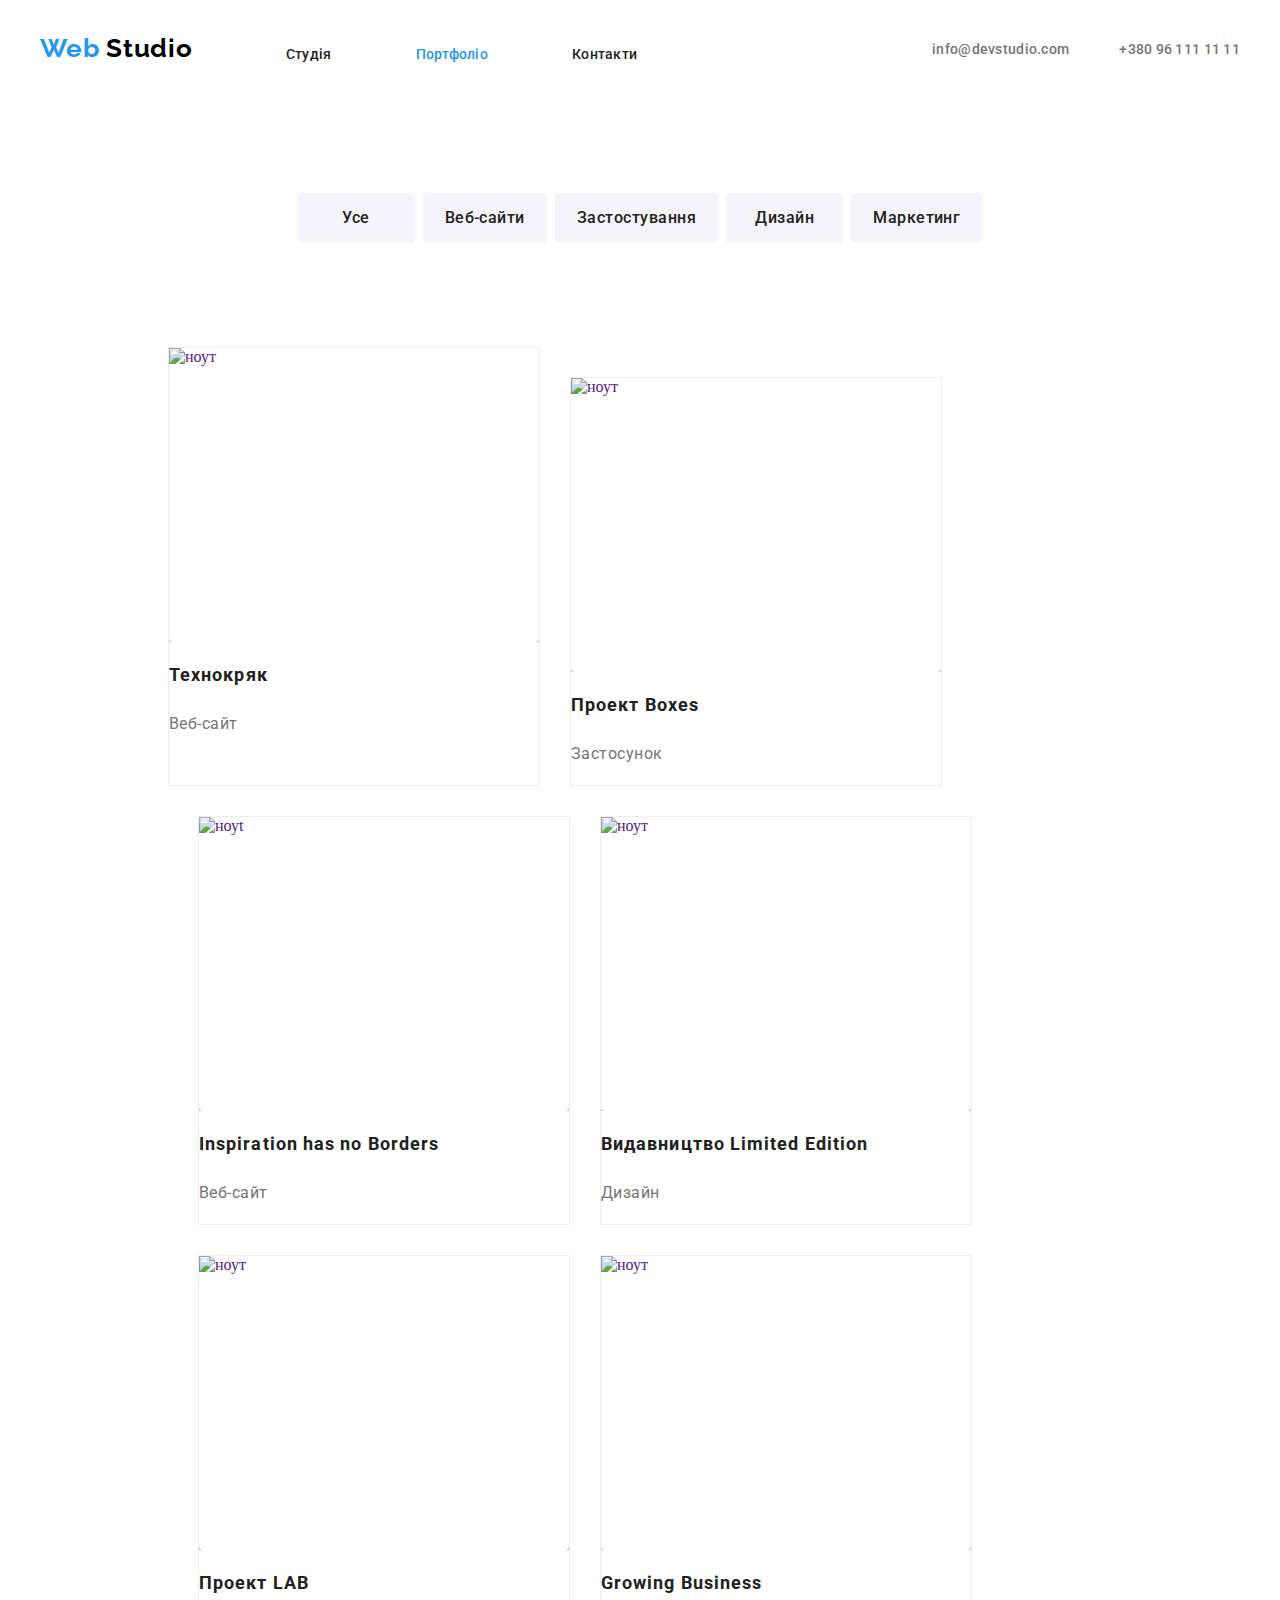
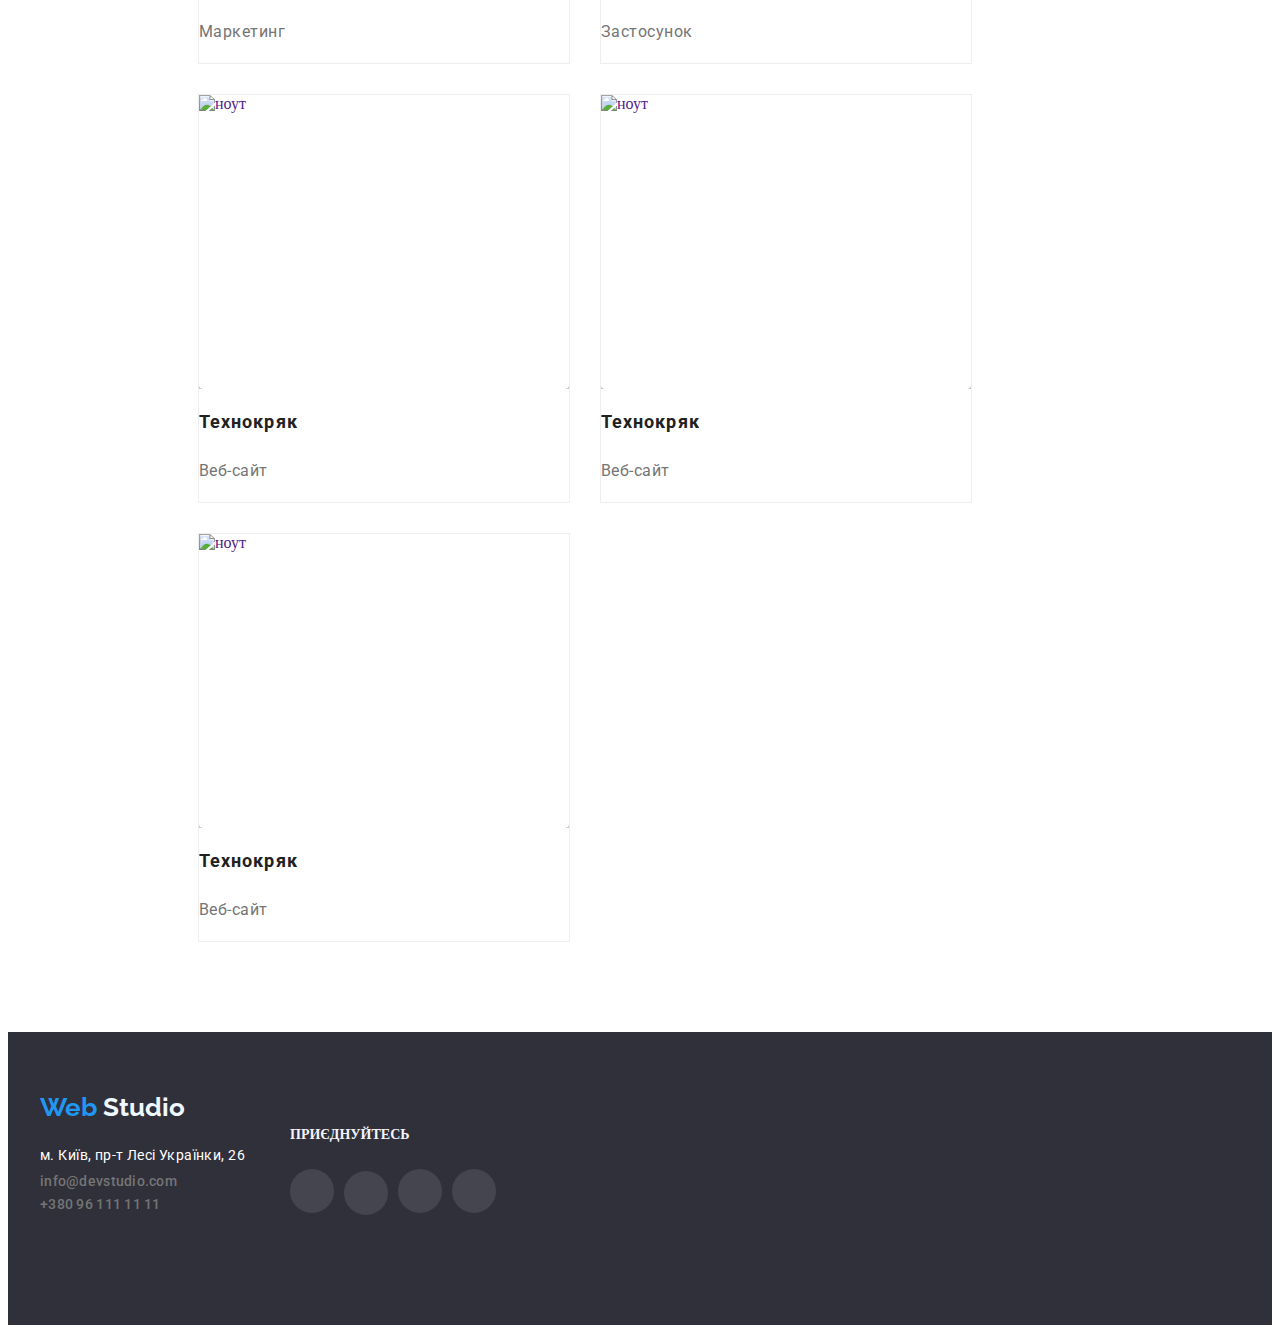
==== portfolio.html @ 9eeae131 "SD" ====
<!DOCTYPE html>
<html lang="en">
<head>
    <meta charset="UTF-8">
    <meta http-equiv="X-UA-Compatible" content="IE=edge">
    <meta name="viewport" content="width=device-width, initial-scale=1.0">
    <title>Portfolio</title>
    <link href="https://fonts.googleapis.com/css2?family=Raleway:wght@700&family=Roboto:wght@400;500;700;900&display=swap" rel="stylesheet">
    <link href="https://fonts.googleapis.com/css2?family=Roboto:wght@400;500;700;900&display=swap" rel="stylesheet">
    <link href="https://fonts.googleapis.com/css2?family=Raleway:wght@700&family=Roboto:wght@400;500;700;900&display=swap" rel="stylesheet">
    
    <link rel="stylesheet" href="./css/main.css">
</head>
<body>
    <header class="section1">
        <div class="contairn header-nav">
            <a class="logo" href=""> <span class="logo-span" > Web </span> Studio</a>
        <nav>
        
            
        
       <ul class="nav-list">
            <li > <a  class="link-item " href="./index.html" >Студія</a></li>
            <li> <a class="link-item curent" href="">Портфоліо</a></li>
            <li> <a class="link-item" href="">Контакти</a></li>
            
        </ul>
        
        </nav>
       
     <ul class="link-list">
         <li><a class="link-king"  href="mailto:info@devstudio.com">
            <svg  class="contact"  width="16" height="12">
                <use href="./img/icons/Icons.svg#icon-mesenger"></use>
    
            </svg>
            
            info@devstudio.com</a></li>
    
            <li><a class="link-king" href="tel:+380 96 111 11 11">
                <svg class="contact" width="10" height="16">
                    <use href="./img/icons/Icons.svg#icon-Phone-book"></use>
        
                   </svg> 
               
                
                  +380 96 111 11 11</a></li>
    </ul>
    
    
    
    
    
    
    
    
    
    
    </ul>
    </div>
    </header> 

    
<main>
    <!--Секція посилань на приклади робіт-->
    <section class="section">
        <div class="contairn">
                <ul class="qwerty">
<li><a class="liter-link" href="">Усе</a></li>
<li><a class="liter-link" href=""> Веб-сайти</a></li>
<li><a class="liter-link" href=""> Застостування</a></li>
<li><a class="liter-link" href=""> Дизайн </a></li>
<li><a class="liter-link" href=""> Маркетинг</a></li>



                </ul>                             
            </section>

        
                
               <ul class="examples">
                
               
                <li class="examples-intem"><a href=""> 
                    <a class="link-thumb" href=""> 
                        <div class="img-thumb">
                            <img class="card" src="./img/Prtfolio/Komp.png" 
                            alt="ноут" 
                            width="370" 
                            height="294">
                                <div class="overlay">
                                    <p  >Технокрик це сучасний майданчик поширення коронавірусу. 
                                    Компанії використовують цю платформу для цифрового шпигунства та атак на захищені сервери конкурентів.
                                    </p>
                                </div>
                        </div>                
                    <div class="link-text">
                        <h2  class="examples-titel">Технокряк</h2>
                            <p class="examples-type">Веб-сайт</p>
                    </div>
                    </a></li>
                
            
                
                    <li class="examples-intem"><a href=""> 
                        <a class="link-thumb" href=""> 
                            <div class="img-thumb">
                                <img class="card" src="./img/Prtfolio/reklama.png" 
                                alt="ноут" 
                                width="370" 
                                height="294">
                                    <div class="overlay">
                                        <p>Технокрик це сучасний майданчик поширення коронавірусу. 
                                        Компанії використовують цю платформу для цифрового шпигунства та атак на захищені сервери конкурентів.
                                        </p>
                                    </div>
                            </div>                
                        <div class="link-text">
                            <h2  class="examples-titel">Проект Boxes</h2>
                                <p class="examples-type">Застосунок</p>
                        </div>
                        </a></li>
            
                
                        <li class="examples-intem"><a href=""> 
                            <a class="link-thumb" href=""> 
                                <div class="img-thumb">
                                    <img class="card" src="./img/Prtfolio/Logtip.png" alt="ноуt"  width="370" 
                                    height="294">
                                        <div class="overlay">
                                            <p>Технокрик це сучасний майданчик поширення коронавірусу. 
                                            Компанії використовують цю платформу для цифрового шпигунства та атак на захищені сервери конкурентів.
                                            </p>
                                        </div>
                                </div>  
                            </div>              
                            <div class="link-text">
                                <h2  class="examples-titel">Inspiration has no Borders</h2>
                                    <p class="examples-type">Веб-сайт</p>
                            </div>
                            </a></li>
            
            
                            <li class="examples-intem"><a href=""> 
                                <a class="link-thumb" href=""> 
                                    <div class="img-thumb">
                                        <img class="card" src="./img/Prtfolio/nayhniki.png" 
                                        alt="ноут" 
                                        width="370" 
                                        height="294">
                                            <div class="overlay">
                                                <p>Технокрик це сучасний майданчик поширення коронавірусу. 
                                                Компанії використовують цю платформу для цифрового шпигунства та атак на захищені сервери конкурентів.
                                                </p>
                                            </div>
                                    </div>                
                                <div class="link-text">
                                    <h2  class="examples-titel">Видавництво Limited Edition</h2>
                                        <p class="examples-type">Дизайн</p>
                                </div>
                                </a></li>
            
                                <li class="examples-intem"><a href=""> 
                                    <a class="link-thumb" href=""> 
                                        <div class="img-thumb">
                                            <img class="card" src="./img/Prtfolio/korobka.png" 
                                            alt="ноут" 
                                            width="370" 
                                            height="294">
                                                <div class="overlay">
                                                    <p>Технокрик це сучасний майданчик поширення коронавірусу. 
                                                    Компанії використовують цю платформу для цифрового шпигунства та атак на захищені сервери конкурентів.
                                                    </p>
                                                </div>
                                        </div>                
                                    <div class="link-text">
                                        <h2  class="examples-titel">Проект LAB</h2>
                                            <p class="examples-type">Маркетинг</p>
                                    </div>
                                    </a></li>
            
            
                                    <li class="examples-intem"><a href=""> 
                                        <a class="link-thumb" href=""> 
                                            <div class="img-thumb">
                                                <img class="card" src="./img/Prtfolio/kompbaba.png" 
                                                alt="ноут" 
                                                width="370" 
                                                height="294">
                                                    <div class="overlay">
                                                        <p>Технокрик це сучасний майданчик поширення коронавірусу. 
                                                        Компанії використовують цю платформу для цифрового шпигунства та атак на захищені сервери конкурентів.
                                                        </p>
                                                    </div>
                                            </div>                
                                        <div class="link-text">
                                            <h2  class="examples-titel">Growing Business</h2>
                                                <p class="examples-type">Застосунок</p>
                                        </div>
                                        </a></li>

                                        <li class="examples-intem"><a href=""> 
                                            <a class="link-thumb" href=""> 
                                                <div class="img-thumb">
                                                    <img class="card" src="./img/Prtfolio/Book.png" 
                                                    alt="ноут" 
                                                    width="370" 
                                                    height="294">
                                                        <div class="overlay">
                                                            <p>Технокрик це сучасний майданчик поширення коронавірусу. 
                                                            Компанії використовують цю платформу для цифрового шпигунства та атак на захищені сервери конкурентів.
                                                            </p>
                                                        </div>
                                                </div>                
                                            <div class="link-text">
                                                <h2  class="examples-titel">Технокряк</h2>
                                                    <p class="examples-type">Веб-сайт</p>
                                            </div>
                                            </a></li>
            
                                            <li class="examples-intem"><a href=""> 
                                                <a class="link-thumb" href=""> 
                                                    <div class="img-thumb">
                                                        <img class="card" src="./img/Prtfolio/mirka.png" 
                                                        alt="ноут" 
                                                        width="370" 
                                                        height="294">
                                                            <div class="overlay">
                                                                <p>Технокрик це сучасний майданчик поширення коронавірусу. 
                                                                Компанії використовують цю платформу для цифрового шпигунства та атак на захищені сервери конкурентів.
                                                                </p>
                                                            </div>
                                                    </div>                
                                                <div class="link-text">
                                                    <h2  class="examples-titel">Технокряк</h2>
                                                        <p class="examples-type">Веб-сайт</p>
                                                </div>
                                                </a></li>
    
            
                                                <li class="examples-intem"><a href=""> 
                                                    <a class="link-thumb" href=""> 
                                                        <div class="img-thumb">
                                                            <img class="card" src="./img/Prtfolio/komplyly.png" 
                                                            alt="ноут" 
                                                            width="370" 
                                                            height="294">
                                                                <div class="overlay">
                                                                    <p>Технокрик це сучасний майданчик поширення коронавірусу. 
                                                                    Компанії використовують цю платформу для цифрового шпигунства та атак на захищені сервери конкурентів.
                                                                    </p>
                                                                </div>
                                                        </div>                
                                                    <div class="link-text">
                                                        <h2  class="examples-titel">Технокряк</h2>
                                                            <p class="examples-type">Веб-сайт</p>
                                                    </div>
                                                    </a></li>
    
            
            </ul>
            </div>
            </section>
           
            </main>
        
            <footer class="footer" width="211">
            <section class="hero-section1" >
                <div class="contairn foter-items">
                    <div class="con-footer">
        <ul>
            <a class="vip" href=""><span class="vip-studio">Web </span>Studio</a>
          
        </ul>
        
        
        
        
        
        
        <ul class="ul">
        
            
            <li><a  class="ua" href="">м. Київ, пр-т Лесі Українки, 26</a></li>
            <li><a class="link-king1" href="mailto:info@devstudio.com">info@devstudio.com</a></li>
            <li><a class="link-king1" href="tel:+380 96 111 11 11">+380 96 111 11 11</a></li>
            </ul>
            <div class="join">
                <b class="join-networks">Приєднуйтесь</b>
                <ul class="social-network-list">
                    <li class="network-item" > 
                        <a class="social-link" href=""> 
                            <svg class="social-icon" width="20" height="20">
                                <use href="./img/icons/Icons.svg#icon-instagram-2"></use>
                            </svg> 
                        </a> 
                    </li>
                    <li  class="network-item">
                        <a class="social-link" href="" >
                            <svg class="social-icon" width="20" height="16">
                                    <use href="./img/icons/Icons.svg#icon-Twiter"></use>
                                </svg> 
                            </a> 
                        </li>
                    <li  class="network-item" > 
                        <a class="social-link" href=""> 
                            <svg class="social-icon" width="20" height="20">
                                <use href="./img/icons/Icons.svg#icon-Facebook"></use></svg>
                             </a> 
                            </li>
                    <li  class="network-item" > 
                        <a class="social-link" href=""> 
                            <svg class="social-icon" width="20" height="20">
                                <use href="./img/icons/Icons.svg#icon-linkedin-1"></use></svg> 
                                </a> 
                </ul>
            </div>
        </footer >
        
</body>
</html>
---- css/main.css ----
@charset "UTF-8";
img {
  width: 370px;
}

ul {
  padding: 0;
  margin: 0;
}

.img {
  width: 370px;
  height: 294px;
  left: 1015px;
  top: 1061px;
}

img {
  display: block;
  max-width: 100%;
  height: auto;
}

ul {
  list-style: none;
}

.ul {
  text-decoration: none;
}

.title a {
  text-decoration: none;
}

a {
  text-decoration: none;
}

.nav-list .link-item .curent {
  color: #2196F3;
}

body {
  fill: #757575;
  background-color: #ffffff;
}

ul {
  padding: 0;
}

.contairn {
  width: 1200px;
  margin-right: auto;
  margin-left: auto;
  margin-top: 0;
  padding-left: 15px;
  padding-right: 15px;
}

.section {
  padding-top: 94px;
  padding-bottom: 94px;
  margin-top: 0;
  margin-bottom: 0;
}

.logo, .logo-span {
  color: #000000;
  margin-bottom: 25px;
  margin-top: 25px;
  font-family: "Raleway";
  font-weight: 700;
  font-size: 26px;
  line-height: 1.2;
  letter-spacing: 0.03em;
}

.logo-span,
.nav-link:hover,
.link-list:hover,
.link-list:focus,
.logo-span {
  color: #2196F3;
}

/* Шапка */
.header-nav {
  display: -webkit-box;
  display: -webkit-flex;
  display: -moz-box;
  display: -ms-flexbox;
  display: flex;
  -webkit-box-align: center;
  -webkit-align-items: center;
     -moz-box-align: center;
      -ms-flex-align: center;
          align-items: center;
  -webkit-box-pack: start;
  -webkit-justify-content: flex-start;
     -moz-box-pack: start;
      -ms-flex-pack: start;
          justify-content: flex-start;
}
.header-nav li + li {
  margin-left: 30px;
}

.link-item {
  color: #212121;
  /* border: 1px solid red; */
  margin-right: 54px;
  display: -webkit-box;
  display: -webkit-flex;
  display: -moz-box;
  display: -ms-flexbox;
  display: flex;
  font-family: "Roboto";
  font-style: normal;
  font-weight: 500;
  font-size: 14px;
  line-height: 16px;
  letter-spacing: 0.02em;
}
.link-item:hover {
  color: #2196F3;
}

.link-list {
  display: -webkit-box;
  display: -webkit-flex;
  display: -moz-box;
  display: -ms-flexbox;
  display: flex;
  -webkit-box-pack: center;
  -webkit-justify-content: center;
     -moz-box-pack: center;
      -ms-flex-pack: center;
          justify-content: center;
  -webkit-box-align: center;
  -webkit-align-items: center;
     -moz-box-align: center;
      -ms-flex-align: center;
          align-items: center;
  margin-left: auto;
}
.link-list li + li {
  margin-left: 50px;
}

.contact {
  fill: currentColor;
}
.contact:hover {
  color: #2196F3;
}
.contact {
  margin-right: 10px;
  margin-left: -20px;
}
.contact:hover {
  color: #2196F3;
}

.link-king {
  color: #757575;
  display: -webkit-box;
  display: -webkit-flex;
  display: -moz-box;
  display: -ms-flexbox;
  display: flex;
  -webkit-box-align: center;
  -webkit-align-items: center;
     -moz-box-align: center;
      -ms-flex-align: center;
          align-items: center;
  font-family: "Roboto";
  font-style: normal;
  font-weight: 500;
  font-size: 14px;
  line-height: 16px;
  letter-spacing: 0.02em;
}
.link-king:hover {
  color: #2196F3;
}

.nav-list {
  display: -webkit-box;
  display: -webkit-flex;
  display: -moz-box;
  display: -ms-flexbox;
  display: flex;
  margin-left: 93px;
}

.nav-list link {
  padding-top: 32px;
  padding-bottom: 32px;
}

.nav-list, .link, .curent {
  color: #2196F3;
}

.nav-list, .link, .curent::after {
  position: relative;
  content: "";
  bottom: 0;
  left: 0;
  width: 100%;
  height: 5px;
  background-color: var(--accent-color);
  -webkit-border-radius: 4px;
     -moz-border-radius: 4px;
          border-radius: 4px;
}

/* блок герой */
.hero-section {
  background-color: var(--hero-color);
  text-align: center;
  padding-bottom: 200px;
  padding-top: 200px;
  background-image: -webkit-gradient(linear, left top, right top, from(rgba(47, 48, 58, 0.4)), to(rgba(47, 48, 58, 0.4))), url("/img/goooo.jpg");
  background-image: -webkit-linear-gradient(left, rgba(47, 48, 58, 0.4), rgba(47, 48, 58, 0.4)), url("/img/goooo.jpg");
  background-image: -moz-linear-gradient(left, rgba(47, 48, 58, 0.4), rgba(47, 48, 58, 0.4)), url("/img/goooo.jpg");
  background-image: -o-linear-gradient(left, rgba(47, 48, 58, 0.4), rgba(47, 48, 58, 0.4)), url("/img/goooo.jpg");
  background-image: linear-gradient(to right, rgba(47, 48, 58, 0.4), rgba(47, 48, 58, 0.4)), url("/img/goooo.jpg");
  background-position: center;
  -webkit-background-size: cover;
     -moz-background-size: cover;
       -o-background-size: cover;
          background-size: cover;
  background-repeat: no-repeat;
  width: auto;
  height: auto;
}
.hero-section {
  background-color: var(--hero-color);
}

.hero-section1 {
  background-color: var(--hero-color);
}

.hero-link {
  color: aliceblue;
  font-family: "Roboto";
  margin-bottom: 30px;
  font-style: normal;
  font-weight: 900;
  font-size: 44px;
  line-height: 1.4;
  text-align: center;
}

.button {
  border: 0;
  color: aliceblue;
  background: var(--blue-color);
  display: inline-block;
  min-width: 200px;
  padding: 10px 25px;
  -webkit-border-radius: 4px;
     -moz-border-radius: 4px;
          border-radius: 4px;
  text-decoration: none;
  -webkit-box-shadow: 0px 4px 4px rgba(0, 0, 0, 0.15);
     -moz-box-shadow: 0px 4px 4px rgba(0, 0, 0, 0.15);
          box-shadow: 0px 4px 4px rgba(0, 0, 0, 0.15);
  margin-top: 0px;
  font-weight: 700;
  font-size: 16px;
  line-height: 30px;
}

/*Мдальне вікно*/
.backdrop {
  position: fixed;
  top: 0;
  left: 0;
  width: 100%;
  height: 100%;
  background-color: rgba(0, 0, 0, 0.2);
  opacity: 1;
  -webkit-transition: opacity 300ms cubic-bezier(0.4, 0, 0.2, 1);
  -o-transition: opacity 300ms cubic-bezier(0.4, 0, 0.2, 1);
  -moz-transition: opacity 300ms cubic-bezier(0.4, 0, 0.2, 1);
  transition: opacity 300ms cubic-bezier(0.4, 0, 0.2, 1);
}
.backdrop.is-hidden {
  opacity: 0;
  pointer-events: none;
}

.modal {
  position: absolute;
  top: 50%;
  left: 50%;
  width: 528px;
  height: 581px;
  padding: 40px;
  background-color: var(--bacround-button);
  -webkit-transform: translate(-50%, -50%) scale(1);
     -moz-transform: translate(-50%, -50%) scale(1);
      -ms-transform: translate(-50%, -50%) scale(1);
       -o-transform: translate(-50%, -50%) scale(1);
          transform: translate(-50%, -50%) scale(1);
  -webkit-transition: transdorm 500ms cubic-bezier(0.4, 0, 0.2, 1);
  -o-transition: transdorm 500ms cubic-bezier(0.4, 0, 0.2, 1);
  -moz-transition: transdorm 500ms cubic-bezier(0.4, 0, 0.2, 1);
  transition: transdorm 500ms cubic-bezier(0.4, 0, 0.2, 1);
}
.backdrop .is-hidden .modal {
  -webkit-transform: translate(-50%, -50%) scale(0.7);
     -moz-transform: translate(-50%, -50%) scale(0.7);
      -ms-transform: translate(-50%, -50%) scale(0.7);
       -o-transform: translate(-50%, -50%) scale(0.7);
          transform: translate(-50%, -50%) scale(0.7);
}

.modal-button {
  position: absolute;
  top: 8px;
  right: 8px;
  width: 30px;
  height: 30px;
  border: 0;
  -webkit-border-radius: 50%;
     -moz-border-radius: 50%;
          border-radius: 50%;
  background-image: url("/img/icons/close.svg");
  -webkit-background-size: contain;
     -moz-background-size: contain;
       -o-background-size: contain;
          background-size: contain;
}

/* форма */
.form, .fields, .fiend {
  display: -webkit-box;
  display: -webkit-flex;
  display: -moz-box;
  display: -ms-flexbox;
  display: flex;
  -webkit-box-orient: vertical;
  -webkit-box-direction: normal;
  -webkit-flex-direction: column;
     -moz-box-orient: vertical;
     -moz-box-direction: normal;
      -ms-flex-direction: column;
          flex-direction: column;
}

.fiend {
  position: relative;
  text-align: start;
  color: var(--text-color);
}

.field {
  margin-bottom: 20px;
}

.fiend-label {
  margin-bottom: 30px;
}

.title {
  font-family: "Roboto";
  font-style: normal;
  font-weight: 700;
  font-size: 20px;
  line-height: 23px;
  text-align: center;
  letter-spacing: 0.03em;
  color: var(--link-text-color);
}

.field:not(:last-child) {
  margin-bottom: 10px;
}

.form-fiend,
.textarea {
  padding-left: 42px;
  height: 40px;
  border: 1px solid rgba(33, 33, 33, 0.2);
  -webkit-border-radius: 4px;
     -moz-border-radius: 4px;
          border-radius: 4px;
  -webkit-transition: border 250ms cubic-bezier(0.4, 0, 0.2, 1);
  -o-transition: border 250ms cubic-bezier(0.4, 0, 0.2, 1);
  -moz-transition: border 250ms cubic-bezier(0.4, 0, 0.2, 1);
  transition: border 250ms cubic-bezier(0.4, 0, 0.2, 1);
  outline: none;
}

.textarea {
  resize: none;
  height: 120px;
  font-size: 14px;
  padding: 12px 16px;
}

.form-icon {
  fill: var(--black-color);
  position: absolute;
  display: inline-block;
  top: 50%;
  left: 15px;
  margin: 0;
}

.fiend label {
  font-size: 12px;
  margin-bottom: 4px;
}

.btn {
  width: 200px;
}

.fiend-link {
  margin-top: 20px;
}

.contract {
  color: var(--blue-color);
  text-decoration: underline;
}

.fiend-checkbox {
  -webkit-appearance: none;
     -moz-appearance: none;
          appearance: none;
}

.fiend-checkbox:focus-within + .checkbox-icon {
  border: 2px solid var(--blue-color);
}

.checkbox-input {
  margin-top: 10px;
}

.checkbox-icon {
  display: inline-block;
  margin-right: 8px;
  padding: 0;
  border: 2px solid #000;
  -webkit-border-radius: 2px;
     -moz-border-radius: 2px;
          border-radius: 2px;
}

.fiend-checkbox:checked + .checkbox-icon {
  background-color: var(--blue-color);
  border: 2px solid var(--blue-color);
}

/* .fiend-checkbox::after{
    display: inline-flex;
    content: '';
    width: 10px;
    height: 10px;
    border: 1px solid red;

}
 .fiend-checkbox:focus.fiend-checkbox::after{
    background-color: red;
 } */
.fiend:focus-within .form-fiend,
.fiend:hover .form-fiend,
.fiend:focus-within textarea,
.fiend:hover textarea {
  border: 1px solid var(--blue-color);
}

.fiend:focus-within > .form-icon,
.fiend:hover > .form-icon {
  fill: var(--blue-color);
}

/* увага до деталей */
.details-link {
  display: -webkit-box;
  display: -webkit-flex;
  display: -moz-box;
  display: -ms-flexbox;
  display: flex;
}

.svg-detels {
  fill: var(--black-color);
  width: 270px;
  height: 120px;
  left: 515px;
  top: 774px;
  background: var(--bacround-button);
  -webkit-border-radius: 4px;
     -moz-border-radius: 4px;
          border-radius: 4px;
  display: -webkit-box;
  display: -webkit-flex;
  display: -moz-box;
  display: -ms-flexbox;
  display: flex;
  -webkit-box-pack: center;
  -webkit-justify-content: center;
     -moz-box-pack: center;
      -ms-flex-pack: center;
          justify-content: center;
  -webkit-box-align: center;
  -webkit-align-items: center;
     -moz-box-align: center;
      -ms-flex-align: center;
          align-items: center;
  margin-bottom: 30px;
}

.detels-intem {
  color: var(--link-text-color);
  font-family: "Roboto";
  font-style: normal;
  font-weight: 700;
  font-size: 14px;
  line-height: 16px;
  letter-spacing: 0.03em;
}

.detels-lorem {
  font-family: "Roboto";
  font-style: normal;
  font-weight: 400;
  font-size: 14px;
  line-height: 24px;
  color: var(--text-color);
  font-family: "Roboto";
  font-style: normal;
  font-weight: 400;
  font-size: 16px;
  line-height: 30px;
  /* identical to box height, or 188% */
  letter-spacing: 0.03em;
}

/* наша команда */
.mn {
  background-color: var(--bacround-button);
}

.our-team {
  font-family: "Roboto";
  font-style: normal;
  font-weight: 700;
  font-size: 36px;
  line-height: 42px;
  text-align: center;
  letter-spacing: 0.03em;
}

.card-link {
  display: -webkit-box;
  display: -webkit-flex;
  display: -moz-box;
  display: -ms-flexbox;
  display: flex;
}

.card-link div + div {
  margin-left: 30px;
}

.card {
  background: var(--white-color);
  /* material shadow v1 */
  -webkit-box-shadow: 0px 1px 3px rgba(0, 0, 0, 0.12), 0px 1px 1px rgba(0, 0, 0, 0.14), 0px 2px 1px rgba(0, 0, 0, 0.2);
     -moz-box-shadow: 0px 1px 3px rgba(0, 0, 0, 0.12), 0px 1px 1px rgba(0, 0, 0, 0.14), 0px 2px 1px rgba(0, 0, 0, 0.2);
          box-shadow: 0px 1px 3px rgba(0, 0, 0, 0.12), 0px 1px 1px rgba(0, 0, 0, 0.14), 0px 2px 1px rgba(0, 0, 0, 0.2);
  -webkit-border-radius: 0px 0px 4px 4px;
     -moz-border-radius: 0px 0px 4px 4px;
          border-radius: 0px 0px 4px 4px;
}

.team {
  color: #212121;
  font-family: "Roboto";
  font-style: normal;
  font-weight: 500;
  font-size: 16px;
  line-height: 19px;
  font-weight: 500;
  font-size: 16px;
  line-height: 1.2;
  text-align: center;
  letter-spacing: 0.03em;
}

.team-link {
  color: var(--text-color);
  font-family: "Roboto";
  font-style: normal;
  font-weight: 400;
  font-size: 16px;
  line-height: 19px;
  font-size: 16px;
  line-height: 1.2;
  text-align: center;
  letter-spacing: 0.03em;
}

/* постійні клієнти */
.zxdw {
  display: -webkit-box;
  display: -webkit-flex;
  display: -moz-box;
  display: -ms-flexbox;
  display: flex;
}

.icons-klient:hover {
  border: 1px solid var(--blue-color);
  color: var(--blue-color);
}

.cust-icon {
  fill: currentColor;
}

.cust-icon:hover {
  fill: var(--blue-color);
}

.icons-klient {
  width: 170px;
  height: 90px;
  left: 215px;
  top: 2493px;
  border: 1px solid var(--svg-color);
  -webkit-border-radius: 4px;
     -moz-border-radius: 4px;
          border-radius: 4px;
  margin-left: 30px;
  display: -webkit-box;
  display: -webkit-flex;
  display: -moz-box;
  display: -ms-flexbox;
  display: flex;
  -webkit-box-pack: center;
  -webkit-justify-content: center;
     -moz-box-pack: center;
      -ms-flex-pack: center;
          justify-content: center;
  -webkit-box-align: center;
  -webkit-align-items: center;
     -moz-box-align: center;
      -ms-flex-align: center;
          align-items: center;
  color: var(--svg-color);
}

/* футер */
.footer-item {
  padding-top: 60px;
  padding-bottom: 60px;
}

.footer li + li {
  margin-top: 5px;
}

.footer ul + ul {
  margin-top: 20px;
}

.foter-items {
  padding-top: 60px;
  padding-bottom: 10px;
  margin-top: 60px;
  display: -webkit-box;
  display: -webkit-flex;
  display: -moz-box;
  display: -ms-flexbox;
  display: flex;
  -webkit-box-align: baseline;
  -webkit-align-items: baseline;
     -moz-box-align: baseline;
      -ms-flex-align: baseline;
          align-items: baseline;
}

.vip {
  color: aliceblue;
}

.vip-studio {
  color: var(--blue-color);
}

.vip, .vip-studio {
  font-family: "Raleway";
  font-style: normal;
  font-weight: 700;
  font-size: 26px;
  line-height: 31px;
}

.ua {
  font-family: "Roboto";
  font-style: normal;
  font-weight: 400;
  font-size: 14px;
  line-height: 24px;
  /* or 171% */
  letter-spacing: 0.03em;
  color: var(--white-color);
}

.link-king1 {
  font-family: "Roboto";
  font-style: normal;
  font-weight: 500;
  font-size: 14px;
  line-height: 16px;
  letter-spacing: 0.02em;
  color: var(--text-color);
  margin-bottom: 100px;
  margin-bottom: 60px;
}

.link {
  color: var(--link-text-color);
}

.nav-link:hover {
  color: var(--blue-color);
}

.nav-link-item:hover {
  color: var(--blue-color);
}

.social-network-list {
  margin-top: 20px;
  display: -webkit-box;
  display: -webkit-flex;
  display: -moz-box;
  display: -ms-flexbox;
  display: flex;
  -webkit-box-align: baseline;
  -webkit-align-items: baseline;
     -moz-box-align: baseline;
      -ms-flex-align: baseline;
          align-items: baseline;
}

.social-network-list li + li {
  margin-left: 10px;
}

/* блок приєднуйтесь та соціальні мережі */
.coorent {
  fill: currentColor;
}

.social-link {
  color: var(--svg-color);
}

.social-link:hover {
  color: var(--white-color);
  background-color: var(--blue-color);
}

.join .social-link {
  background-color: rgba(255, 255, 255, 0.1); /* #2f303a */
  color: var(--bacround-button);
}

.join .social-link:hover,
.join .social-link:focus {
  background-color: var(--blue-color);
}

.join {
  margin-left: 250px;
  margin-top: -88px;
  padding-bottom: 100px;
  -webkit-box-pack: center;
  -webkit-justify-content: center;
     -moz-box-pack: center;
      -ms-flex-pack: center;
          justify-content: center;
}

.join-networks {
  color: var(--bacround-button);
  font-size: 14px;
  line-height: 1.2;
  font-weight: 700;
  text-transform: uppercase;
}

.join .social-icon {
  fill: currentColor;
}

.opq {
  display: -webkit-box;
  display: -webkit-flex;
  display: -moz-box;
  display: -ms-flexbox;
  display: flex;
  -webkit-box-pack: center;
  -webkit-justify-content: center;
     -moz-box-pack: center;
      -ms-flex-pack: center;
          justify-content: center;
  -webkit-box-align: center;
  -webkit-align-items: center;
     -moz-box-align: center;
      -ms-flex-align: center;
          align-items: center;
  margin-bottom: 30px;
}

.opq li + li {
  margin-left: 10px;
}

.social-link {
  display: -webkit-inline-box;
  display: -webkit-inline-flex;
  display: -moz-inline-box;
  display: -ms-inline-flexbox;
  display: inline-flex;
  -webkit-box-pack: center;
  -webkit-justify-content: center;
     -moz-box-pack: center;
      -ms-flex-pack: center;
          justify-content: center;
  -webkit-box-align: center;
  -webkit-align-items: center;
     -moz-box-align: center;
      -ms-flex-align: center;
          align-items: center;
  width: 44px;
  height: 44px;
  -webkit-border-radius: 50%;
     -moz-border-radius: 50%;
          border-radius: 50%;
}

.social-link:hover,
.social-link:focus {
  background-color: var(--blue-color);
  color: var(--white-color);
}

/* портфоліо */
/* кнопки */
.link-list .header-nav {
  margin-bottom: 0px;
}

.qwerty {
  display: -webkit-box;
  display: -webkit-flex;
  display: -moz-box;
  display: -ms-flexbox;
  display: flex;
  -webkit-box-pack: center;
  -webkit-justify-content: center;
     -moz-box-pack: center;
      -ms-flex-pack: center;
          justify-content: center;
  -webkit-box-align: center;
  -webkit-align-items: center;
     -moz-box-align: center;
      -ms-flex-align: center;
          align-items: center;
  margin-bottom: 50px;
}

.qwerty {
  margin-top: 10px;
  margin-bottom: 10px;
}

.qwerty li:not(:last-child) {
  margin-right: 8px;
}

.liter-link:hover {
  background-color: #2196F3;
  color: #FFFFFF;
}

.liter-link {
  display: inline-block;
  -webkit-box-pack: center;
  -webkit-justify-content: center;
     -moz-box-pack: center;
      -ms-flex-pack: center;
          justify-content: center;
  background: #F5F4FA;
  font-family: "Roboto";
  font-style: normal;
  font-weight: 500;
  font-size: 16px;
  line-height: 26px;
  /* identical to box height, or 162% */
  letter-spacing: 0.03em;
  font-family: "Roboto";
  font-style: normal;
  font-weight: 500;
  font-size: 16px;
  line-height: 26px;
  /* identical to box height, or 162% */
  text-align: center;
  -webkit-box-align: center;
  -webkit-align-items: center;
     -moz-box-align: center;
      -ms-flex-align: center;
          align-items: center;
  letter-spacing: 0.03em;
  color: #212121;
  display: inline-block;
  -webkit-border-radius: 4px;
     -moz-border-radius: 4px;
          border-radius: 4px;
  min-width: 73px;
  height: 38px;
  padding: 6px 22px;
  display: -webkit-box;
  display: -webkit-flex;
  display: -moz-box;
  display: -ms-flexbox;
  display: flex;
}

.examples {
  display: -webkit-box;
  display: -webkit-flex;
  display: -moz-box;
  display: -ms-flexbox;
  display: flex;
  -webkit-flex-wrap: wrap;
      -ms-flex-wrap: wrap;
          flex-wrap: wrap;
  margin-left: 160px;
  margin-right: 50px;
  margin-bottom: 90px;
  -webkit-box-pack: baseline;
  -webkit-justify-content: baseline;
     -moz-box-pack: baseline;
      -ms-flex-pack: baseline;
          justify-content: baseline;
}

.examples li + li {
  margin-left: 30px;
  margin-top: 30px;
}

.examples-intem {
  border: 1px solid #EEEEEE;
}

.examples-titel {
  font-family: "Roboto";
  font-style: normal;
  font-weight: 700;
  font-size: 18px;
  line-height: 36px;
  /* identical to box height, or 200% */
  letter-spacing: 0.06em;
  color: #212121;
}

.examples-type {
  font-family: "Roboto";
  font-style: normal;
  font-weight: 400;
  font-size: 16px;
  line-height: 30px;
  /* identical to box height, or 188% */
  letter-spacing: 0.03em;
  color: #757575;
}

/* анімації портфоліо */
.img-thumb {
  position: relative;
  /* width: 100%;
  height: 100%; */
  overflow: hidden;
}

.overlay {
  position: absolute;
  top: 0;
  left: 0;
  width: 100%;
  height: 100%;
  background-color: rgba(33, 150, 243, 0.9);
  color: #EEEEEE;
  font-family: "Roboto";
  font-style: normal;
  font-weight: 400;
  font-size: 18px;
  line-height: 28px;
  /* or 156% */
  letter-spacing: 0.03em;
  color: #FFFFFF;
  padding: 63px 24px;
  margin: 0;
  -webkit-transform: translateY(100%);
     -moz-transform: translateY(100%);
      -ms-transform: translateY(100%);
       -o-transform: translateY(100%);
          transform: translateY(100%);
  -webkit-transition: -webkit-transform 250ms cubic-bezier(0.4, 0, 0.2, 1);
  transition: -webkit-transform 250ms cubic-bezier(0.4, 0, 0.2, 1);
  -o-transition: -o-transform 250ms cubic-bezier(0.4, 0, 0.2, 1);
  -moz-transition: transform 250ms cubic-bezier(0.4, 0, 0.2, 1), -moz-transform 250ms cubic-bezier(0.4, 0, 0.2, 1);
  transition: transform 250ms cubic-bezier(0.4, 0, 0.2, 1);
  transition: transform 250ms cubic-bezier(0.4, 0, 0.2, 1), -webkit-transform 250ms cubic-bezier(0.4, 0, 0.2, 1), -moz-transform 250ms cubic-bezier(0.4, 0, 0.2, 1), -o-transform 250ms cubic-bezier(0.4, 0, 0.2, 1);
}

.link-thumb:hover .overlay {
  border: 0;
  -webkit-transform: translateY(0);
     -moz-transform: translateY(0);
      -ms-transform: translateY(0);
       -o-transform: translateY(0);
          transform: translateY(0);
}

.link-thumb:hover .link-text {
  -webkit-box-shadow: 0px 1px 1px rgba(0, 0, 0, 0.12), 0px 4px 4px rgba(0, 0, 0, 0.06), 1px 4px 6px rgba(0, 0, 0, 0.16);
     -moz-box-shadow: 0px 1px 1px rgba(0, 0, 0, 0.12), 0px 4px 4px rgba(0, 0, 0, 0.06), 1px 4px 6px rgba(0, 0, 0, 0.16);
          box-shadow: 0px 1px 1px rgba(0, 0, 0, 0.12), 0px 4px 4px rgba(0, 0, 0, 0.06), 1px 4px 6px rgba(0, 0, 0, 0.16);
}

:root {
  --text-color: #757575;
  --link-text-color: #212121;
  --blue-color: #2196f3;
  --white-color: #ffffff;
  --bacround-button:#F5F4FA;
  --svg-color:#AFB1B8;
  --black-color: #000000;
  --hero-color:#2F303A;
}

/* Чим мит займаємось */
.planchete {
  display: -webkit-box;
  display: -webkit-flex;
  display: -moz-box;
  display: -ms-flexbox;
  display: flex;
  -webkit-box-pack: center;
  -webkit-justify-content: center;
     -moz-box-pack: center;
      -ms-flex-pack: center;
          justify-content: center;
}

.planchete div + div {
  margin-left: 30px;
}

.robota {
  width: 370px;
  height: 294px;
}

.robota-link {
  font-family: "Roboto";
  font-style: normal;
  font-weight: 700;
  font-size: 36px;
  line-height: 42px;
  text-align: center;
  letter-spacing: 0.03em;
  color: #212121;
}

.texteria {
  resize: none;
}

/*Анімації портфоліо*/
.desktop {
  position: absolute;
  width: 370px;
  height: 70px;
  background: rgba(47, 48, 58, 0.8);
  font-family: "Roboto";
  font-style: normal;
  font-weight: 700;
  font-size: 14px;
  line-height: 16px;
  text-align: center;
  letter-spacing: 0.03em;
  text-transform: uppercase;
  color: var(--white-color);
  -webkit-box-pack: center;
  -webkit-justify-content: center;
     -moz-box-pack: center;
      -ms-flex-pack: center;
          justify-content: center;
  margin-top: -70px;
}

.form .fields .fiend {
  display: -webkit-box;
  display: -webkit-flex;
  display: -moz-box;
  display: -ms-flexbox;
  display: flex;
}/*# sourceMappingURL=main.css.map */
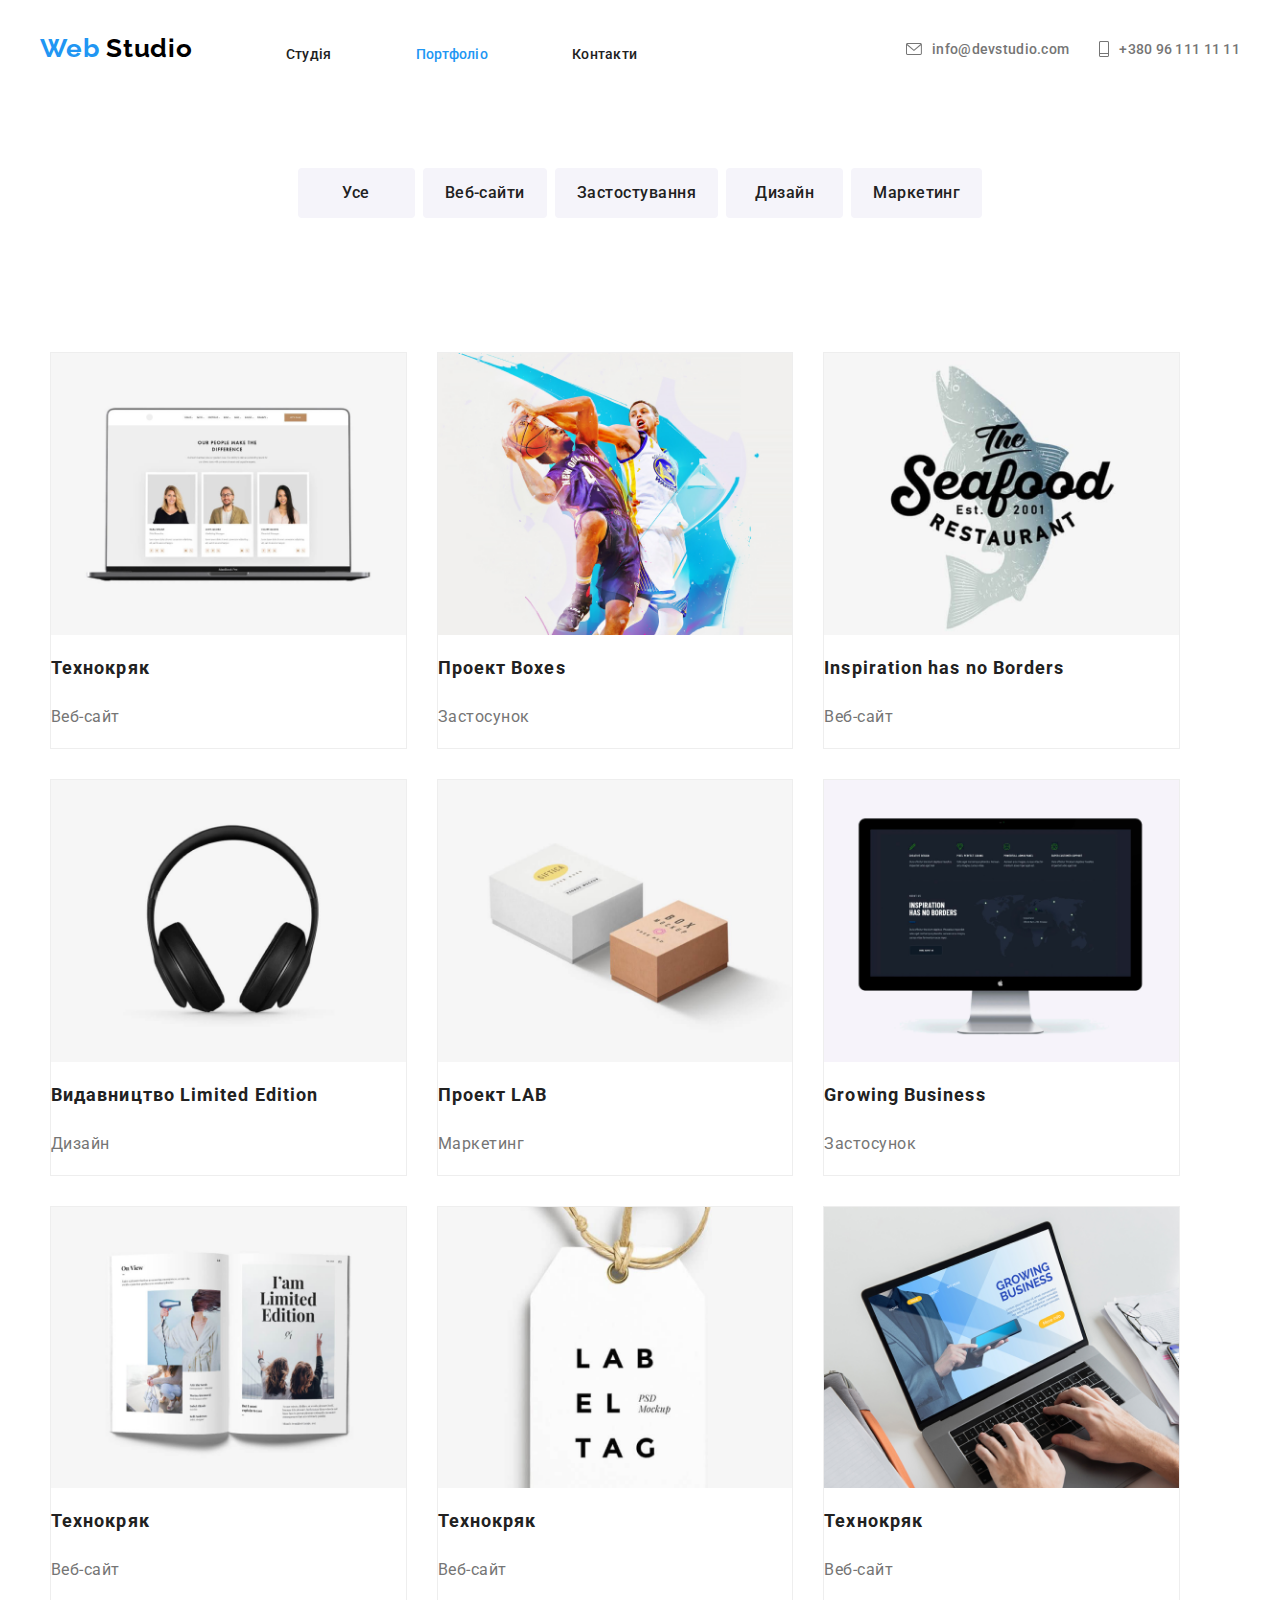
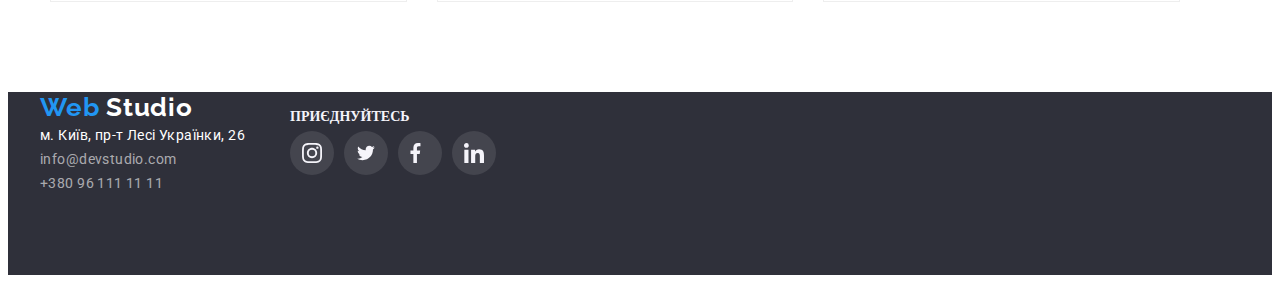
==== commit dc31981b: "sgvw" ====
--- a/portfolio.html
+++ b/portfolio.html
@@ -66,11 +66,11 @@
     <section class="section">
         <div class="contairn">
                 <ul class="qwerty">
-<li><a class="liter-link" href="">Усе</a></li>
-<li><a class="liter-link" href=""> Веб-сайти</a></li>
-<li><a class="liter-link" href=""> Застостування</a></li>
-<li><a class="liter-link" href=""> Дизайн </a></li>
-<li><a class="liter-link" href=""> Маркетинг</a></li>
+<li class="fiter-item"><a class="liter-link" href="">Усе</a></li>
+<li class="fiter-item"><a class="liter-link" href=""> Веб-сайти</a></li>
+<li class="fiter-item"><a class="liter-link" href=""> Застостування</a></li>
+<li class="fiter-item"><a class="liter-link" href=""> Дизайн </a></li>
+<li class="fiter-item"><a class="liter-link" href=""> Маркетинг</a></li>
 
 
 
@@ -85,7 +85,7 @@
                 <li class="examples-intem"><a href=""> 
                     <a class="link-thumb" href=""> 
                         <div class="img-thumb">
-                            <img class="card" src="./img/Prtfolio/Komp.png" 
+                            <img class="" width="370" height="294" src="./img/Prtfolio/Komp.png" 
                             alt="ноут" 
                             width="370" 
                             height="294">
@@ -106,7 +106,7 @@
                     <li class="examples-intem"><a href=""> 
                         <a class="link-thumb" href=""> 
                             <div class="img-thumb">
-                                <img class="card" src="./img/Prtfolio/reklama.png" 
+                                <img class="" src="./img/Prtfolio/reklama.png" 
                                 alt="ноут" 
                                 width="370" 
                                 height="294">
@@ -126,7 +126,7 @@
                         <li class="examples-intem"><a href=""> 
                             <a class="link-thumb" href=""> 
                                 <div class="img-thumb">
-                                    <img class="card" src="./img/Prtfolio/Logtip.png" alt="ноуt"  width="370" 
+                                    <img class="" src="./img/Prtfolio/Logtip.png" alt="ноуt"  width="370" 
                                     height="294">
                                         <div class="overlay">
                                             <p>Технокрик це сучасний майданчик поширення коронавірусу. 
@@ -145,7 +145,7 @@
                             <li class="examples-intem"><a href=""> 
                                 <a class="link-thumb" href=""> 
                                     <div class="img-thumb">
-                                        <img class="card" src="./img/Prtfolio/nayhniki.png" 
+                                        <img class="" src="./img/Prtfolio/nayhniki.png" 
                                         alt="ноут" 
                                         width="370" 
                                         height="294">
@@ -164,7 +164,7 @@
                                 <li class="examples-intem"><a href=""> 
                                     <a class="link-thumb" href=""> 
                                         <div class="img-thumb">
-                                            <img class="card" src="./img/Prtfolio/korobka.png" 
+                                            <img class="" src="./img/Prtfolio/korobka.png" 
                                             alt="ноут" 
                                             width="370" 
                                             height="294">
@@ -184,7 +184,7 @@
                                     <li class="examples-intem"><a href=""> 
                                         <a class="link-thumb" href=""> 
                                             <div class="img-thumb">
-                                                <img class="card" src="./img/Prtfolio/kompbaba.png" 
+                                                <img class="" src="./img/Prtfolio/kompbaba.png" 
                                                 alt="ноут" 
                                                 width="370" 
                                                 height="294">
@@ -203,7 +203,7 @@
                                         <li class="examples-intem"><a href=""> 
                                             <a class="link-thumb" href=""> 
                                                 <div class="img-thumb">
-                                                    <img class="card" src="./img/Prtfolio/Book.png" 
+                                                    <img class="" src="./img/Prtfolio/Book.png" 
                                                     alt="ноут" 
                                                     width="370" 
                                                     height="294">
@@ -222,7 +222,7 @@
                                             <li class="examples-intem"><a href=""> 
                                                 <a class="link-thumb" href=""> 
                                                     <div class="img-thumb">
-                                                        <img class="card" src="./img/Prtfolio/mirka.png" 
+                                                        <img class="" src="./img/Prtfolio/mirka.png" 
                                                         alt="ноут" 
                                                         width="370" 
                                                         height="294">
@@ -242,7 +242,7 @@
                                                 <li class="examples-intem"><a href=""> 
                                                     <a class="link-thumb" href=""> 
                                                         <div class="img-thumb">
-                                                            <img class="card" src="./img/Prtfolio/komplyly.png" 
+                                                            <img class="" src="./img/Prtfolio/komplyly.png" 
                                                             alt="ноут" 
                                                             width="370" 
                                                             height="294">
@@ -260,7 +260,8 @@
     
             
             </ul>
-            </div>
+
+           
             </section>
            
             </main>
--- a/css/main.css
+++ b/css/main.css
@@ -1,15 +1,9 @@
 @charset "UTF-8";
-img {
-  width: 370px;
-}
-
 ul {
-  padding: 0;
   margin: 0;
 }
 
 .img {
-  width: 370px;
   height: 294px;
   left: 1015px;
   top: 1061px;
@@ -51,12 +45,27 @@
 }
 
 .contairn {
-  width: 1200px;
+  width: 100%;
   margin-right: auto;
   margin-left: auto;
   margin-top: 0;
   padding-left: 15px;
   padding-right: 15px;
+}
+@media (min-width: 480px) {
+  .contairn {
+    width: 480px;
+  }
+}
+@media (min-width: 768px) {
+  .contairn {
+    width: 780px;
+  }
+}
+@media (min-width: 1200px) {
+  .contairn {
+    width: 1200px;
+  }
 }
 
 .section {
@@ -255,6 +264,12 @@
   line-height: 1.4;
   text-align: center;
 }
+@media (max-width: 1199px) {
+  .hero-link {
+    font-size: 26;
+    line-height: 1.6;
+  }
+}
 
 .button {
   border: 0;
@@ -299,8 +314,6 @@
   position: absolute;
   top: 50%;
   left: 50%;
-  width: 528px;
-  height: 581px;
   padding: 40px;
   background-color: var(--bacround-button);
   -webkit-transform: translate(-50%, -50%) scale(1);
@@ -312,6 +325,20 @@
   -o-transition: transdorm 500ms cubic-bezier(0.4, 0, 0.2, 1);
   -moz-transition: transdorm 500ms cubic-bezier(0.4, 0, 0.2, 1);
   transition: transdorm 500ms cubic-bezier(0.4, 0, 0.2, 1);
+}
+@media (min-width: 1200px) {
+  .modal {
+    width: 528px;
+    height: 581px;
+  }
+}
+@media (min-width: 480px) {
+  .modal {
+    width: 450px;
+    max-height: 609px;
+    height: 100%;
+    overflow: scroll;
+  }
 }
 .backdrop .is-hidden .modal {
   -webkit-transform: translate(-50%, -50%) scale(0.7);
@@ -359,13 +386,22 @@
   text-align: start;
   color: var(--text-color);
 }
+.fiend label {
+  font-size: 12px;
+  margin-bottom: 4px;
+}
+.fiend-link {
+  margin-top: 20px;
+}
+.fiend-label {
+  margin-bottom: 30px;
+}
 
 .field {
   margin-bottom: 20px;
 }
-
-.fiend-label {
-  margin-bottom: 30px;
+.field:not(:last-child) {
+  margin-bottom: 10px;
 }
 
 .title {
@@ -377,10 +413,6 @@
   text-align: center;
   letter-spacing: 0.03em;
   color: var(--link-text-color);
-}
-
-.field:not(:last-child) {
-  margin-bottom: 10px;
 }
 
 .form-fiend,
@@ -414,17 +446,8 @@
   margin: 0;
 }
 
-.fiend label {
-  font-size: 12px;
-  margin-bottom: 4px;
-}
-
 .btn {
   width: 200px;
-}
-
-.fiend-link {
-  margin-top: 20px;
 }
 
 .contract {
@@ -437,13 +460,8 @@
      -moz-appearance: none;
           appearance: none;
 }
-
 .fiend-checkbox:focus-within + .checkbox-icon {
   border: 2px solid var(--blue-color);
-}
-
-.checkbox-input {
-  margin-top: 10px;
 }
 
 .checkbox-icon {
@@ -455,23 +473,15 @@
      -moz-border-radius: 2px;
           border-radius: 2px;
 }
+.checkbox-input {
+  margin-top: 10px;
+}
 
 .fiend-checkbox:checked + .checkbox-icon {
   background-color: var(--blue-color);
   border: 2px solid var(--blue-color);
 }
 
-/* .fiend-checkbox::after{
-    display: inline-flex;
-    content: '';
-    width: 10px;
-    height: 10px;
-    border: 1px solid red;
-
-}
- .fiend-checkbox:focus.fiend-checkbox::after{
-    background-color: red;
- } */
 .fiend:focus-within .form-fiend,
 .fiend:hover .form-fiend,
 .fiend:focus-within textarea,
@@ -485,17 +495,34 @@
 }
 
 /* увага до деталей */
-.details-link {
-  display: -webkit-box;
-  display: -webkit-flex;
-  display: -moz-box;
-  display: -ms-flexbox;
-  display: flex;
+.detels-intem {
+  color: var(--link-text-color);
+  font-family: "Roboto";
+  font-style: normal;
+  font-weight: 700;
+  font-size: 14px;
+  line-height: 16px;
+  letter-spacing: 0.03em;
+}
+
+.detels-lorem {
+  font-family: "Roboto";
+  font-style: normal;
+  font-weight: 400;
+  font-size: 14px;
+  line-height: 24px;
+  color: var(--text-color);
+  font-family: "Roboto";
+  font-style: normal;
+  font-weight: 400;
+  font-size: 16px;
+  line-height: 30px;
+  /* identical to box height, or 188% */
+  letter-spacing: 0.03em;
 }
 
 .svg-detels {
   fill: var(--black-color);
-  width: 270px;
   height: 120px;
   left: 515px;
   top: 774px;
@@ -521,35 +548,51 @@
   margin-bottom: 30px;
 }
 
-.detels-intem {
-  color: var(--link-text-color);
-  font-family: "Roboto";
-  font-style: normal;
-  font-weight: 700;
-  font-size: 14px;
-  line-height: 16px;
-  letter-spacing: 0.03em;
-}
-
-.detels-lorem {
-  font-family: "Roboto";
-  font-style: normal;
-  font-weight: 400;
-  font-size: 14px;
-  line-height: 24px;
-  color: var(--text-color);
-  font-family: "Roboto";
-  font-style: normal;
-  font-weight: 400;
-  font-size: 16px;
-  line-height: 30px;
-  /* identical to box height, or 188% */
-  letter-spacing: 0.03em;
+@media (min-width: 768px) {
+  .details-link {
+    display: -webkit-box;
+    display: -webkit-flex;
+    display: -moz-box;
+    display: -ms-flexbox;
+    display: flex;
+    -webkit-flex-wrap: wrap;
+        -ms-flex-wrap: wrap;
+            flex-wrap: wrap;
+    margin: -15px;
+  }
+}
+@media (min-width: 1200px) {
+  .details-link {
+    -webkit-box-pack: justify;
+    -webkit-justify-content: space-between;
+       -moz-box-pack: justify;
+        -ms-flex-pack: justify;
+            justify-content: space-between;
+  }
+}
+
+@media (min-width: 768px) {
+  .features {
+    width: -webkit-calc((100% - 60px) / 2);
+    width: -moz-calc((100% - 60px) / 2);
+    width: calc((100% - 60px) / 2);
+    margin: 15px;
+  }
+}
+@media (min-width: 1200px) {
+  .features {
+    width: 270px;
+  }
 }
 
 /* наша команда */
 .mn {
   background-color: var(--bacround-button);
+}
+@media (min-width: 480px) {
+  .mn {
+    width: 482;
+  }
 }
 
 .our-team {
@@ -560,18 +603,6 @@
   line-height: 42px;
   text-align: center;
   letter-spacing: 0.03em;
-}
-
-.card-link {
-  display: -webkit-box;
-  display: -webkit-flex;
-  display: -moz-box;
-  display: -ms-flexbox;
-  display: flex;
-}
-
-.card-link div + div {
-  margin-left: 30px;
 }
 
 .card {
@@ -584,6 +615,68 @@
      -moz-border-radius: 0px 0px 4px 4px;
           border-radius: 0px 0px 4px 4px;
 }
+@media (min-width: 768px) {
+  .card {
+    width: -webkit-calc((100% - 60px) / 2);
+    width: -moz-calc((100% - 60px) / 2);
+    width: calc((100% - 60px) / 2);
+    margin: -15px;
+  }
+}
+@media (min-width: 1200px) {
+  .card {
+    width: -webkit-calc((100% - 120px) / 4);
+    width: -moz-calc((100% - 120px) / 4);
+    width: calc((100% - 120px) / 4);
+  }
+}
+@media (min-width: 768px) {
+  .card-link div + div {
+    margin-bottom: 30px;
+    margin-left: 30px;
+  }
+}
+@media (min-width: 1200px) {
+  .card-link div + div {
+    margin-bottom: 30px;
+    margin-left: 30px;
+  }
+}
+@media (min-width: 768px) {
+  .card-link {
+    -webkit-flex-wrap: wrap;
+        -ms-flex-wrap: wrap;
+            flex-wrap: wrap;
+    margin: 15px;
+    display: -webkit-box;
+    display: -webkit-flex;
+    display: -moz-box;
+    display: -ms-flexbox;
+    display: flex;
+    -webkit-box-pack: baseline;
+    -webkit-justify-content: baseline;
+       -moz-box-pack: baseline;
+        -ms-flex-pack: baseline;
+            justify-content: baseline;
+    -webkit-box-align: center;
+    -webkit-align-items: center;
+       -moz-box-align: center;
+        -ms-flex-align: center;
+            align-items: center;
+  }
+}
+@media (min-width: 768px) {
+  .igor {
+    margin-bottom: 30px;
+    margin-left: 30px;
+  }
+}
+@media (min-width: 1200px) {
+  .igor {
+    margin-bottom: 30px;
+    margin-left: 30px;
+  }
+}
 
 .team {
   color: #212121;
@@ -598,7 +691,6 @@
   text-align: center;
   letter-spacing: 0.03em;
 }
-
 .team-link {
   color: var(--text-color);
   font-family: "Roboto";
@@ -619,6 +711,9 @@
   display: -moz-box;
   display: -ms-flexbox;
   display: flex;
+  -webkit-flex-wrap: wrap;
+      -ms-flex-wrap: wrap;
+          flex-wrap: wrap;
 }
 
 .icons-klient:hover {
@@ -629,7 +724,6 @@
 .cust-icon {
   fill: currentColor;
 }
-
 .cust-icon:hover {
   fill: var(--blue-color);
 }
@@ -639,6 +733,7 @@
   height: 90px;
   left: 215px;
   top: 2493px;
+  margin: -15px;
   border: 1px solid var(--svg-color);
   -webkit-border-radius: 4px;
      -moz-border-radius: 4px;
@@ -661,51 +756,44 @@
           align-items: center;
   color: var(--svg-color);
 }
+@media (max-width: 767px) {
+  .icons-klient {
+    width: -webkit-calc(100% - 60px)/2;
+    width: -moz-calc(100% - 60px)/2;
+    width: calc(100% - 60px)/2;
+    margin: 15px;
+  }
+}
+@media (min-width: 768px) {
+  .icons-klient {
+    width: -webkit-calc(100% - 90px)/3;
+    width: -moz-calc(100% - 90px)/3;
+    width: calc(100% - 90px)/3;
+    margin: 15px;
+  }
+}
+@media (min-width: 1200px) {
+  .icons-klient {
+    width: -webkit-calc(100% - 180px)/6;
+    width: -moz-calc(100% - 180px)/6;
+    width: calc(100% - 180px)/6;
+    margin: 15px;
+  }
+}
 
 /* футер */
-.footer-item {
-  padding-top: 60px;
-  padding-bottom: 60px;
-}
-
-.footer li + li {
-  margin-top: 5px;
-}
-
-.footer ul + ul {
-  margin-top: 20px;
-}
-
-.foter-items {
-  padding-top: 60px;
-  padding-bottom: 10px;
-  margin-top: 60px;
-  display: -webkit-box;
-  display: -webkit-flex;
-  display: -moz-box;
-  display: -ms-flexbox;
-  display: flex;
-  -webkit-box-align: baseline;
-  -webkit-align-items: baseline;
-     -moz-box-align: baseline;
-      -ms-flex-align: baseline;
-          align-items: baseline;
-}
-
 .vip {
-  color: aliceblue;
-}
-
-.vip-studio {
-  color: var(--blue-color);
-}
-
-.vip, .vip-studio {
   font-family: "Raleway";
   font-style: normal;
   font-weight: 700;
   font-size: 26px;
   line-height: 31px;
+  /* identical to box height */
+  letter-spacing: 0.03em;
+  color: #fff;
+}
+.vip-studio {
+  color: #2196F3;
 }
 
 .ua {
@@ -716,49 +804,89 @@
   line-height: 24px;
   /* or 171% */
   letter-spacing: 0.03em;
-  color: var(--white-color);
+  color: #FFFFFF;
 }
 
 .link-king1 {
   font-family: "Roboto";
   font-style: normal;
-  font-weight: 500;
+  font-weight: 400;
   font-size: 14px;
-  line-height: 16px;
-  letter-spacing: 0.02em;
-  color: var(--text-color);
-  margin-bottom: 100px;
-  margin-bottom: 60px;
-}
-
-.link {
-  color: var(--link-text-color);
-}
-
-.nav-link:hover {
-  color: var(--blue-color);
-}
-
-.nav-link-item:hover {
-  color: var(--blue-color);
+  line-height: 24px;
+  /* or 171% */
+  letter-spacing: 0.03em;
+  color: rgba(255, 255, 255, 0.6);
+}
+
+.foter-contairn {
+  padding-top: 60px;
+  padding-bottom: 60px;
+  margin-top: 60px;
+}
+@media (max-width: 767px) {
+  .foter-contairn {
+    text-align: center;
+  }
+}
+@media (min-width: 768px) {
+  .foter-contairn {
+    display: -webkit-box;
+    display: -webkit-flex;
+    display: -moz-box;
+    display: -ms-flexbox;
+    display: flex;
+    -webkit-justify-content: space-around;
+        -ms-flex-pack: distribute;
+            justify-content: space-around;
+  }
+}
+@media (min-width: 1200px) {
+  .foter-contairn {
+    display: -webkit-box;
+    display: -webkit-flex;
+    display: -moz-box;
+    display: -ms-flexbox;
+    display: flex;
+    -webkit-box-align: baseline;
+    -webkit-align-items: baseline;
+       -moz-box-align: baseline;
+        -ms-flex-align: baseline;
+            align-items: baseline;
+  }
+}
+
+@media (max-width: 767px) {
+  .adres-cntact {
+    margin-bottom: 60px;
+  }
+}
+@media (min-width: 1200px) {
+  .adres-cntact {
+    margin-right: 70px;
+  }
+}
+
+.footer-cntact {
+  margin-top: 20px;
+}
+.footer-cntact li + li {
+  margin-top: 9px;
 }
 
 .social-network-list {
-  margin-top: 20px;
-  display: -webkit-box;
-  display: -webkit-flex;
-  display: -moz-box;
-  display: -ms-flexbox;
-  display: flex;
-  -webkit-box-align: baseline;
-  -webkit-align-items: baseline;
-     -moz-box-align: baseline;
-      -ms-flex-align: baseline;
-          align-items: baseline;
+  display: -webkit-box;
+  display: -webkit-flex;
+  display: -moz-box;
+  display: -ms-flexbox;
+  display: flex;
 }
 
 .social-network-list li + li {
   margin-left: 10px;
+}
+
+.network-item {
+  margin-top: 5px;
 }
 
 /* блок приєднуйтесь та соціальні мережі */
@@ -789,11 +917,9 @@
   margin-left: 250px;
   margin-top: -88px;
   padding-bottom: 100px;
-  -webkit-box-pack: center;
-  -webkit-justify-content: center;
-     -moz-box-pack: center;
-      -ms-flex-pack: center;
-          justify-content: center;
+  -webkit-justify-content: space-around;
+      -ms-flex-pack: distribute;
+          justify-content: space-around;
 }
 
 .join-networks {
@@ -832,11 +958,11 @@
 }
 
 .social-link {
-  display: -webkit-inline-box;
-  display: -webkit-inline-flex;
-  display: -moz-inline-box;
-  display: -ms-inline-flexbox;
-  display: inline-flex;
+  display: -webkit-box;
+  display: -webkit-flex;
+  display: -moz-box;
+  display: -ms-flexbox;
+  display: flex;
   -webkit-box-pack: center;
   -webkit-justify-content: center;
      -moz-box-pack: center;
@@ -884,28 +1010,75 @@
           align-items: center;
   margin-bottom: 50px;
 }
-
 .qwerty {
   margin-top: 10px;
   margin-bottom: 10px;
 }
+@media (min-width: 480px) {
+  .qwerty {
+    display: -webkit-box;
+    display: -webkit-flex;
+    display: -moz-box;
+    display: -ms-flexbox;
+    display: flex;
+    -webkit-flex-wrap: wrap;
+        -ms-flex-wrap: wrap;
+            flex-wrap: wrap;
+    margin-bottom: 40px;
+    margin-top: -15px;
+  }
+}
+
+@media (min-width: 480px) and (max-width: 767px) {
+  .fliter-item {
+    margin-top: 15px;
+    margin-left: 8px;
+  }
+}
+@media (min-width: 768px) {
+  .fliter-item {
+    display: -webkit-box;
+    display: -webkit-flex;
+    display: -moz-box;
+    display: -ms-flexbox;
+    display: flex;
+    -webkit-box-pack: center;
+    -webkit-justify-content: center;
+       -moz-box-pack: center;
+        -ms-flex-pack: center;
+            justify-content: center;
+    -webkit-flex-wrap: nowrap;
+        -ms-flex-wrap: nowrap;
+            flex-wrap: nowrap;
+    margin-bottom: 30px;
+  }
+}
+@media (min-width: 1200px) {
+  .fliter-item {
+    margin-bottom: 50px;
+  }
+}
 
 .qwerty li:not(:last-child) {
   margin-right: 8px;
 }
 
-.liter-link:hover {
-  background-color: #2196F3;
-  color: #FFFFFF;
-}
-
 .liter-link {
-  display: inline-block;
+  display: -webkit-box;
+  display: -webkit-flex;
+  display: -moz-box;
+  display: -ms-flexbox;
+  display: flex;
   -webkit-box-pack: center;
   -webkit-justify-content: center;
      -moz-box-pack: center;
       -ms-flex-pack: center;
           justify-content: center;
+  -webkit-box-align: center;
+  -webkit-align-items: center;
+     -moz-box-align: center;
+      -ms-flex-align: center;
+          align-items: center;
   background: #F5F4FA;
   font-family: "Roboto";
   font-style: normal;
@@ -921,11 +1094,6 @@
   line-height: 26px;
   /* identical to box height, or 162% */
   text-align: center;
-  -webkit-box-align: center;
-  -webkit-align-items: center;
-     -moz-box-align: center;
-      -ms-flex-align: center;
-          align-items: center;
   letter-spacing: 0.03em;
   color: #212121;
   display: inline-block;
@@ -935,11 +1103,11 @@
   min-width: 73px;
   height: 38px;
   padding: 6px 22px;
-  display: -webkit-box;
-  display: -webkit-flex;
-  display: -moz-box;
-  display: -ms-flexbox;
-  display: flex;
+  display: flex;
+}
+.liter-link:hover {
+  background-color: #2196F3;
+  color: #FFFFFF;
 }
 
 .examples {
@@ -948,26 +1116,63 @@
   display: -moz-box;
   display: -ms-flexbox;
   display: flex;
+  -webkit-box-pack: center;
+  -webkit-justify-content: center;
+     -moz-box-pack: center;
+      -ms-flex-pack: center;
+          justify-content: center;
+  -webkit-box-align: center;
+  -webkit-align-items: center;
+     -moz-box-align: center;
+      -ms-flex-align: center;
+          align-items: center;
   -webkit-flex-wrap: wrap;
       -ms-flex-wrap: wrap;
           flex-wrap: wrap;
   margin-left: 160px;
   margin-right: 50px;
   margin-bottom: 90px;
-  -webkit-box-pack: baseline;
-  -webkit-justify-content: baseline;
-     -moz-box-pack: baseline;
-      -ms-flex-pack: baseline;
-          justify-content: baseline;
-}
-
+}
+@media (min-width: 768px) {
+  .examples {
+    display: -webkit-box;
+    display: -webkit-flex;
+    display: -moz-box;
+    display: -ms-flexbox;
+    display: flex;
+    -webkit-flex-wrap: wrap;
+        -ms-flex-wrap: wrap;
+            flex-wrap: wrap;
+    margin-left: -30px;
+    margin-top: -30px;
+  }
+}
 .examples li + li {
   margin-left: 30px;
   margin-top: 30px;
 }
-
 .examples-intem {
   border: 1px solid #EEEEEE;
+}
+@media (min-width: 1200px) {
+  .examples-intem {
+    -webkit-flex-basis: -webkit-calc((100% - 90px) / 2);
+        -ms-flex-preferred-size: calc((100% - 90px) / 2);
+            flex-basis: -moz-calc((100% - 90px) / 2);
+            flex-basis: calc((100% - 90px) / 2);
+    margin-left: 30px;
+    margin-top: 30px;
+  }
+}
+@media (min-width: 768px) {
+  .examples-intem {
+    -webkit-flex-basis: -webkit-calc((100% - 180px) / 3);
+        -ms-flex-preferred-size: calc((100% - 180px) / 3);
+            flex-basis: -moz-calc((100% - 180px) / 3);
+            flex-basis: calc((100% - 180px) / 3);
+    margin-left: 30px;
+    margin-top: 30px;
+  }
 }
 
 .examples-titel {
@@ -1069,8 +1274,12 @@
      -moz-box-pack: center;
       -ms-flex-pack: center;
           justify-content: center;
-}
-
+  -webkit-box-align: center;
+  -webkit-align-items: center;
+     -moz-box-align: center;
+      -ms-flex-align: center;
+          align-items: center;
+}
 .planchete div + div {
   margin-left: 30px;
 }
@@ -1079,7 +1288,6 @@
   width: 370px;
   height: 294px;
 }
-
 .robota-link {
   font-family: "Roboto";
   font-style: normal;
@@ -1124,4 +1332,10 @@
   display: -moz-box;
   display: -ms-flexbox;
   display: flex;
+}
+
+@media (max-width: 1199px) {
+  .what {
+    display: none;
+  }
 }/*# sourceMappingURL=main.css.map */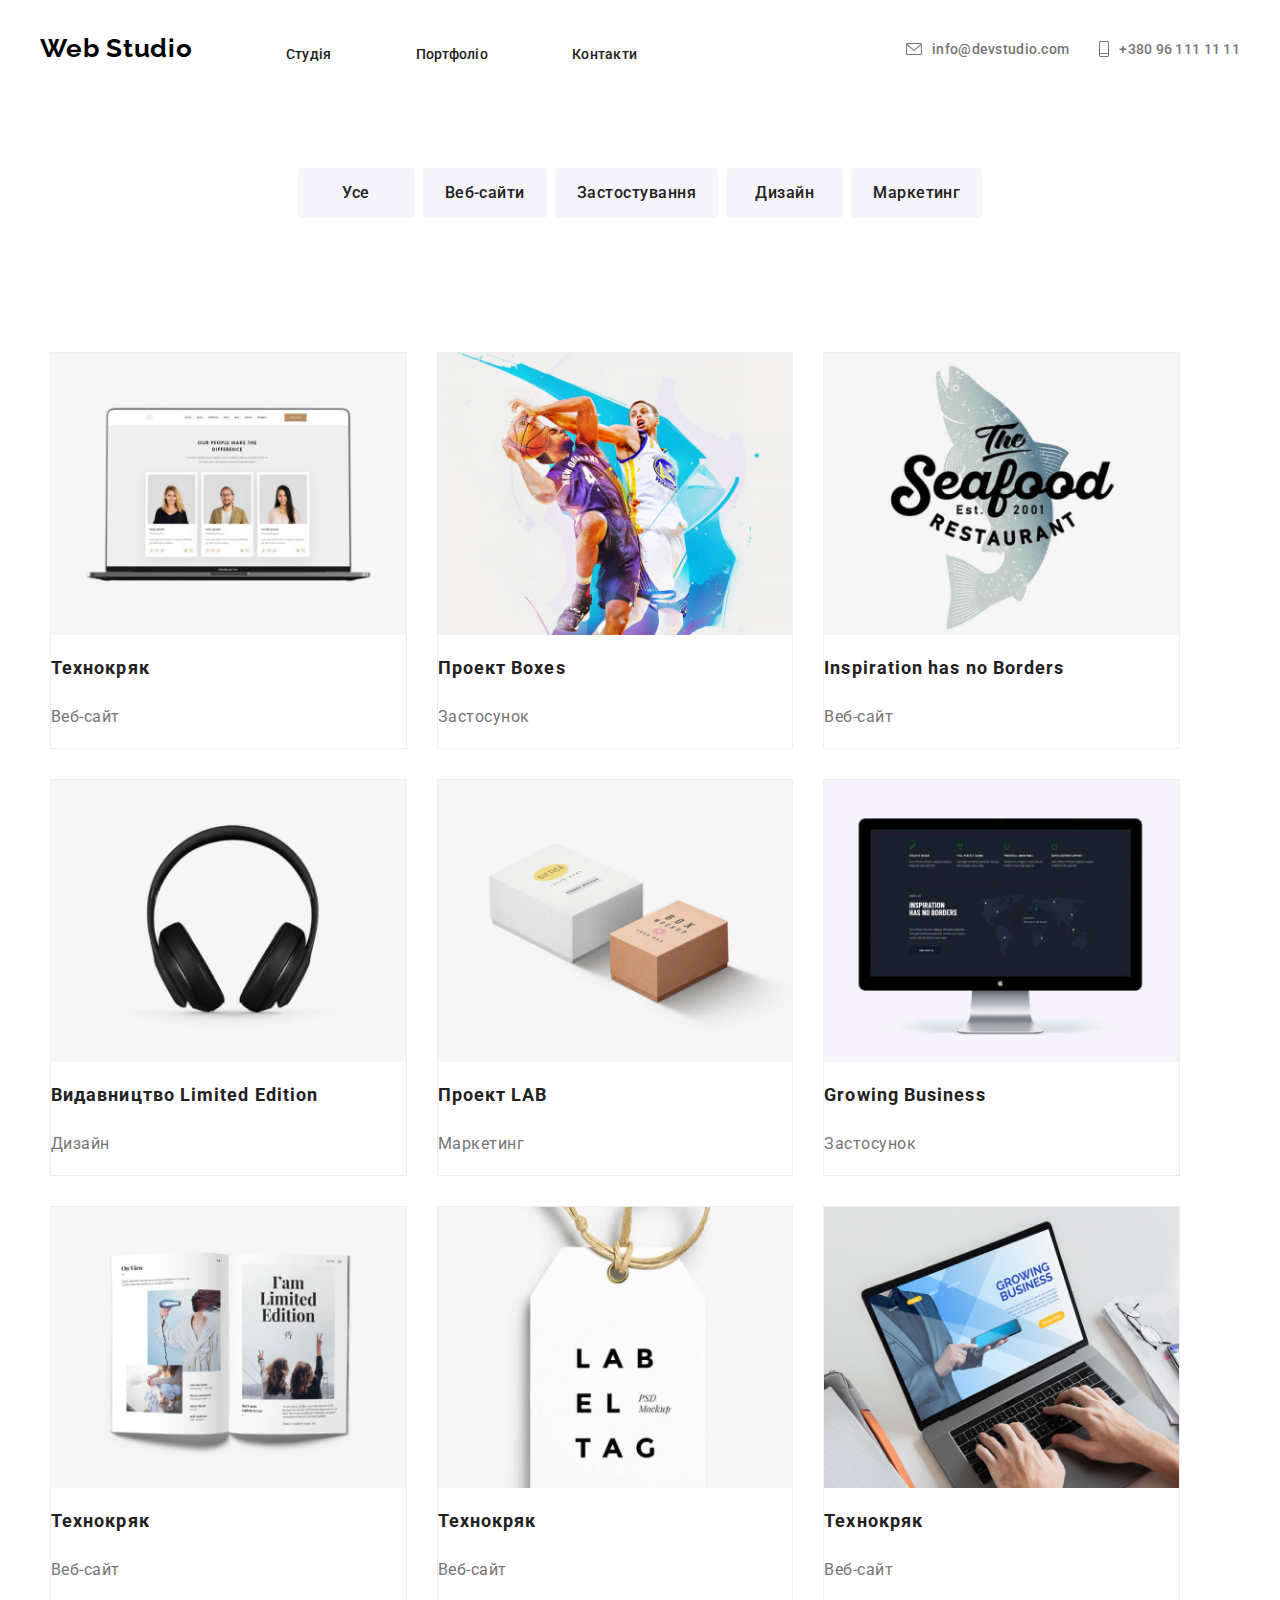
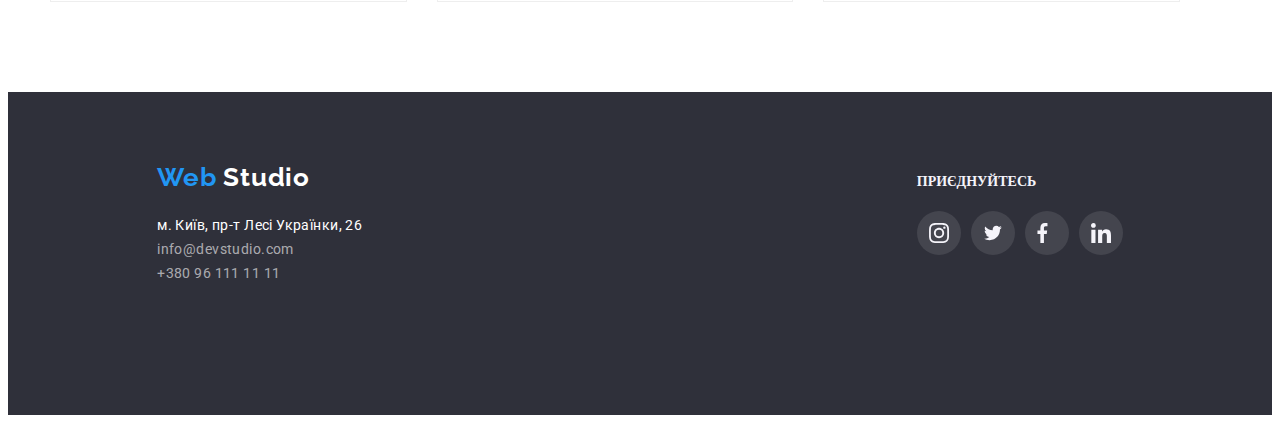
==== commit a8b88d88: "ІВіс" ====
--- a/portfolio.html
+++ b/portfolio.html
@@ -76,8 +76,9 @@
 
                 </ul>                             
             </section>
-
-        
+            <section>
+
+     
                 
                <ul class="examples">
                 
@@ -261,63 +262,67 @@
             
             </ul>
 
-           
+     
             </section>
            
             </main>
         
-            <footer class="footer" width="211">
-            <section class="hero-section1" >
-                <div class="contairn foter-items">
-                    <div class="con-footer">
-        <ul>
-            <a class="vip" href=""><span class="vip-studio">Web </span>Studio</a>
-          
-        </ul>
-        
-        
-        
-        
-        
-        
-        <ul class="ul">
-        
-            
-            <li><a  class="ua" href="">м. Київ, пр-т Лесі Українки, 26</a></li>
-            <li><a class="link-king1" href="mailto:info@devstudio.com">info@devstudio.com</a></li>
-            <li><a class="link-king1" href="tel:+380 96 111 11 11">+380 96 111 11 11</a></li>
-            </ul>
-            <div class="join">
-                <b class="join-networks">Приєднуйтесь</b>
-                <ul class="social-network-list">
-                    <li class="network-item" > 
-                        <a class="social-link" href=""> 
-                            <svg class="social-icon" width="20" height="20">
-                                <use href="./img/icons/Icons.svg#icon-instagram-2"></use>
-                            </svg> 
-                        </a> 
-                    </li>
-                    <li  class="network-item">
-                        <a class="social-link" href="" >
-                            <svg class="social-icon" width="20" height="16">
-                                    <use href="./img/icons/Icons.svg#icon-Twiter"></use>
+            <footer class="footer" >
+                <section class="" >
+                    <div class="contairn foter-contairn"> 
+                        <div class="adres-cntact">
+                        <a class="vip" href=""><span class="vip-studio">Web </span>Studio</a>
+            
+                       <address class="adress">
+              
+                        <li><a  class="ua" href="">м. Київ, пр-т Лесі Українки, 26</a></li>
+                        <li><a class="link-king1" href="mailto:info@devstudio.com">info@devstudio.com</a></li>
+                        <li><a class="link-king1" href="tel:+380 96 111 11 11">+380 96 111 11 11</a></li>
+                    </address>
+                        </div>
+            
+            
+            
+            
+            
+            
+                <div class="join">
+                    <b class="join-networks">Приєднуйтесь</b>
+                    <ul class="social-network-list">
+                        <li class="network-item" > 
+                            <a class="social-link" href=""> 
+                                <svg class="social-icon" width="20" height="20">
+                                    <use href="./img/icons/Icons.svg#icon-instagram-2"></use>
                                 </svg> 
                             </a> 
                         </li>
-                    <li  class="network-item" > 
-                        <a class="social-link" href=""> 
-                            <svg class="social-icon" width="20" height="20">
-                                <use href="./img/icons/Icons.svg#icon-Facebook"></use></svg>
-                             </a> 
+                        <li  class="network-item">
+                            <a class="social-link" href="" >
+                                <svg class="social-icon" width="20" height="16">
+                                        <use href="./img/icons/Icons.svg#icon-Twiter"></use>
+                                    </svg> 
+                                </a> 
                             </li>
-                    <li  class="network-item" > 
-                        <a class="social-link" href=""> 
-                            <svg class="social-icon" width="20" height="20">
-                                <use href="./img/icons/Icons.svg#icon-linkedin-1"></use></svg> 
-                                </a> 
-                </ul>
-            </div>
-        </footer >
-        
+                        <li  class="network-item" > 
+                            <a class="social-link" href=""> 
+                                <svg class="social-icon" width="20" height="20">
+                                    <use href="./img/icons/Icons.svg#icon-Facebook"></use></svg>
+                                 </a> 
+                                </li>
+                        <li  class="network-item" > 
+                            <a class="social-link" href=""> 
+                                <svg class="social-icon" width="20" height="20">
+                                    <use href="./img/icons/Icons.svg#icon-linkedin-1"></use></svg> 
+                                    </a> 
+            </ul>
+            
+                
+                </div>
+            
+            
+              </div>
+            </section>
+            
+             </footer>
 </body>
 </html>--- a/css/main.css
+++ b/css/main.css
@@ -42,6 +42,11 @@
 
 ul {
   padding: 0;
+}
+
+li {
+  text-decoration: none;
+  list-style: none;
 }
 
 .contairn {
@@ -73,17 +78,6 @@
   padding-bottom: 94px;
   margin-top: 0;
   margin-bottom: 0;
-}
-
-.logo, .logo-span {
-  color: #000000;
-  margin-bottom: 25px;
-  margin-top: 25px;
-  font-family: "Raleway";
-  font-weight: 700;
-  font-size: 26px;
-  line-height: 1.2;
-  letter-spacing: 0.03em;
 }
 
 .logo-span,
@@ -116,114 +110,38 @@
   margin-left: 30px;
 }
 
-.link-item {
-  color: #212121;
-  /* border: 1px solid red; */
-  margin-right: 54px;
-  display: -webkit-box;
-  display: -webkit-flex;
-  display: -moz-box;
-  display: -ms-flexbox;
-  display: flex;
-  font-family: "Roboto";
-  font-style: normal;
-  font-weight: 500;
-  font-size: 14px;
-  line-height: 16px;
-  letter-spacing: 0.02em;
-}
-.link-item:hover {
-  color: #2196F3;
-}
-
-.link-list {
-  display: -webkit-box;
-  display: -webkit-flex;
-  display: -moz-box;
-  display: -ms-flexbox;
-  display: flex;
-  -webkit-box-pack: center;
-  -webkit-justify-content: center;
-     -moz-box-pack: center;
-      -ms-flex-pack: center;
-          justify-content: center;
-  -webkit-box-align: center;
-  -webkit-align-items: center;
-     -moz-box-align: center;
-      -ms-flex-align: center;
-          align-items: center;
-  margin-left: auto;
-}
-.link-list li + li {
-  margin-left: 50px;
-}
-
-.contact {
-  fill: currentColor;
-}
-.contact:hover {
-  color: #2196F3;
-}
-.contact {
-  margin-right: 10px;
-  margin-left: -20px;
-}
-.contact:hover {
-  color: #2196F3;
-}
-
-.link-king {
-  color: #757575;
-  display: -webkit-box;
-  display: -webkit-flex;
-  display: -moz-box;
-  display: -ms-flexbox;
-  display: flex;
-  -webkit-box-align: center;
-  -webkit-align-items: center;
-     -moz-box-align: center;
-      -ms-flex-align: center;
-          align-items: center;
-  font-family: "Roboto";
-  font-style: normal;
-  font-weight: 500;
-  font-size: 14px;
-  line-height: 16px;
-  letter-spacing: 0.02em;
-}
-.link-king:hover {
-  color: #2196F3;
-}
-
-.nav-list {
-  display: -webkit-box;
-  display: -webkit-flex;
-  display: -moz-box;
-  display: -ms-flexbox;
-  display: flex;
-  margin-left: 93px;
-}
-
-.nav-list link {
-  padding-top: 32px;
-  padding-bottom: 32px;
-}
-
-.nav-list, .link, .curent {
-  color: #2196F3;
-}
-
-.nav-list, .link, .curent::after {
-  position: relative;
-  content: "";
-  bottom: 0;
-  left: 0;
-  width: 100%;
-  height: 5px;
-  background-color: var(--accent-color);
-  -webkit-border-radius: 4px;
-     -moz-border-radius: 4px;
-          border-radius: 4px;
+@media (max-width: 767px) {
+  .mobile-button {
+    position: absolute;
+    display: -webkit-inline-box;
+    display: -webkit-inline-flex;
+    display: -moz-inline-box;
+    display: -ms-inline-flexbox;
+    display: inline-flex;
+    margin: 0;
+    padding: 0;
+    border: none;
+    background-color: transparent;
+    -webkit-transition: fill 250ms cubic-bezier(0.4, 0, 0.2, 1);
+    -o-transition: fill 250ms cubic-bezier(0.4, 0, 0.2, 1);
+    -moz-transition: fill 250ms cubic-bezier(0.4, 0, 0.2, 1);
+    transition: fill 250ms cubic-bezier(0.4, 0, 0.2, 1);
+    cursor: pointer;
+    top: 10px;
+    right: 15px;
+  }
+  .mobile-button:hover {
+    fill: var(--blue-color);
+  }
+}
+.mobile-button .mobie-pen {
+  display: none;
+}
+.mobile-button .is-open .mobile-close {
+  display: block;
+}
+.mobile-button .is-open .mobile-close {
+  display: none;
 }
 
 /* блок герой */
@@ -818,30 +736,8 @@
   color: rgba(255, 255, 255, 0.6);
 }
 
-.foter-contairn {
-  padding-top: 60px;
-  padding-bottom: 60px;
-  margin-top: 60px;
-}
-@media (max-width: 767px) {
-  .foter-contairn {
-    text-align: center;
-  }
-}
-@media (min-width: 768px) {
-  .foter-contairn {
-    display: -webkit-box;
-    display: -webkit-flex;
-    display: -moz-box;
-    display: -ms-flexbox;
-    display: flex;
-    -webkit-justify-content: space-around;
-        -ms-flex-pack: distribute;
-            justify-content: space-around;
-  }
-}
 @media (min-width: 1200px) {
-  .foter-contairn {
+  .contairn.foter-contairn {
     display: -webkit-box;
     display: -webkit-flex;
     display: -moz-box;
@@ -854,10 +750,30 @@
             align-items: baseline;
   }
 }
+@media (max-width: 767px) {
+  .contairn.foter-contairn {
+    text-align: center;
+  }
+}
+@media (min-width: 768px) {
+  .contairn.foter-contairn {
+    display: -webkit-box;
+    display: -webkit-flex;
+    display: -moz-box;
+    display: -ms-flexbox;
+    display: flex;
+    -webkit-justify-content: space-around;
+        -ms-flex-pack: distribute;
+            justify-content: space-around;
+  }
+  .contairn.foter-contairn .join {
+    margin-top: 20px;
+  }
+}
 
 @media (max-width: 767px) {
   .adres-cntact {
-    margin-bottom: 60px;
+    margin-bottom: 130px;
   }
 }
 @media (min-width: 1200px) {
@@ -866,9 +782,6 @@
   }
 }
 
-.footer-cntact {
-  margin-top: 20px;
-}
 .footer-cntact li + li {
   margin-top: 9px;
 }
@@ -887,6 +800,16 @@
 
 .network-item {
   margin-top: 5px;
+}
+
+.footer {
+  background-color: var(--hero-color);
+  padding-bottom: 60px;
+  padding-top: 60px;
+}
+
+.adress {
+  margin-top: 20px;
 }
 
 /* блок приєднуйтесь та соціальні мережі */
@@ -914,12 +837,25 @@
 }
 
 .join {
-  margin-left: 250px;
   margin-top: -88px;
   padding-bottom: 100px;
   -webkit-justify-content: space-around;
       -ms-flex-pack: distribute;
           justify-content: space-around;
+}
+@media (min-width: 1200px) {
+  .join {
+    margin-left: 250px;
+  }
+}
+
+.network-item {
+  margin-top: 20px;
+}
+@media (max-width: 767px) {
+  .network-item {
+    margin-left: 135px;
+  }
 }
 
 .join-networks {
@@ -1338,4 +1274,125 @@
   .what {
     display: none;
   }
+}
+
+.link-list {
+  display: -webkit-box;
+  display: -webkit-flex;
+  display: -moz-box;
+  display: -ms-flexbox;
+  display: flex;
+  -webkit-box-pack: center;
+  -webkit-justify-content: center;
+     -moz-box-pack: center;
+      -ms-flex-pack: center;
+          justify-content: center;
+  -webkit-box-align: center;
+  -webkit-align-items: center;
+     -moz-box-align: center;
+      -ms-flex-align: center;
+          align-items: center;
+  margin-left: auto;
+}
+.link-list li + li {
+  margin-left: 50px;
+}
+
+.link-king {
+  color: #757575;
+  display: -webkit-box;
+  display: -webkit-flex;
+  display: -moz-box;
+  display: -ms-flexbox;
+  display: flex;
+  -webkit-box-align: center;
+  -webkit-align-items: center;
+     -moz-box-align: center;
+      -ms-flex-align: center;
+          align-items: center;
+  font-family: "Roboto";
+  font-style: normal;
+  font-weight: 500;
+  font-size: 14px;
+  line-height: 16px;
+  letter-spacing: 0.02em;
+}
+.link-king:hover {
+  color: #2196F3;
+}
+
+.contact {
+  fill: currentColor;
+}
+.contact:hover {
+  color: #2196F3;
+}
+.contact {
+  margin-right: 10px;
+  margin-left: -20px;
+}
+.contact:hover {
+  color: #2196F3;
+}
+
+.logo, .logo-span {
+  color: #000000;
+  margin-bottom: 25px;
+  margin-top: 25px;
+  font-family: "Raleway";
+  font-weight: 700;
+  font-size: 26px;
+  line-height: 1.2;
+  letter-spacing: 0.03em;
+}
+
+.nav-list {
+  display: -webkit-box;
+  display: -webkit-flex;
+  display: -moz-box;
+  display: -ms-flexbox;
+  display: flex;
+  margin-left: 93px;
+}
+
+.nav-list link {
+  padding-top: 32px;
+  padding-bottom: 32px;
+}
+
+.nav-list, .link, .curent {
+  color: #2196F3;
+}
+
+.nav-list, .link, .curent::after {
+  position: relative;
+  content: "";
+  bottom: 0;
+  left: 0;
+  width: 100%;
+  height: 5px;
+  background-color: var(--accent-color);
+  -webkit-border-radius: 4px;
+     -moz-border-radius: 4px;
+          border-radius: 4px;
+}
+
+.link-item {
+  color: #212121;
+  /* border: 1px solid red; */
+  margin-right: 54px;
+  display: -webkit-box;
+  display: -webkit-flex;
+  display: -moz-box;
+  display: -ms-flexbox;
+  display: flex;
+  font-family: "Roboto";
+  font-style: normal;
+  font-weight: 500;
+  font-size: 14px;
+  line-height: 16px;
+  letter-spacing: 0.02em;
+}
+.link-item:hover {
+  color: #2196F3;
 }/*# sourceMappingURL=main.css.map */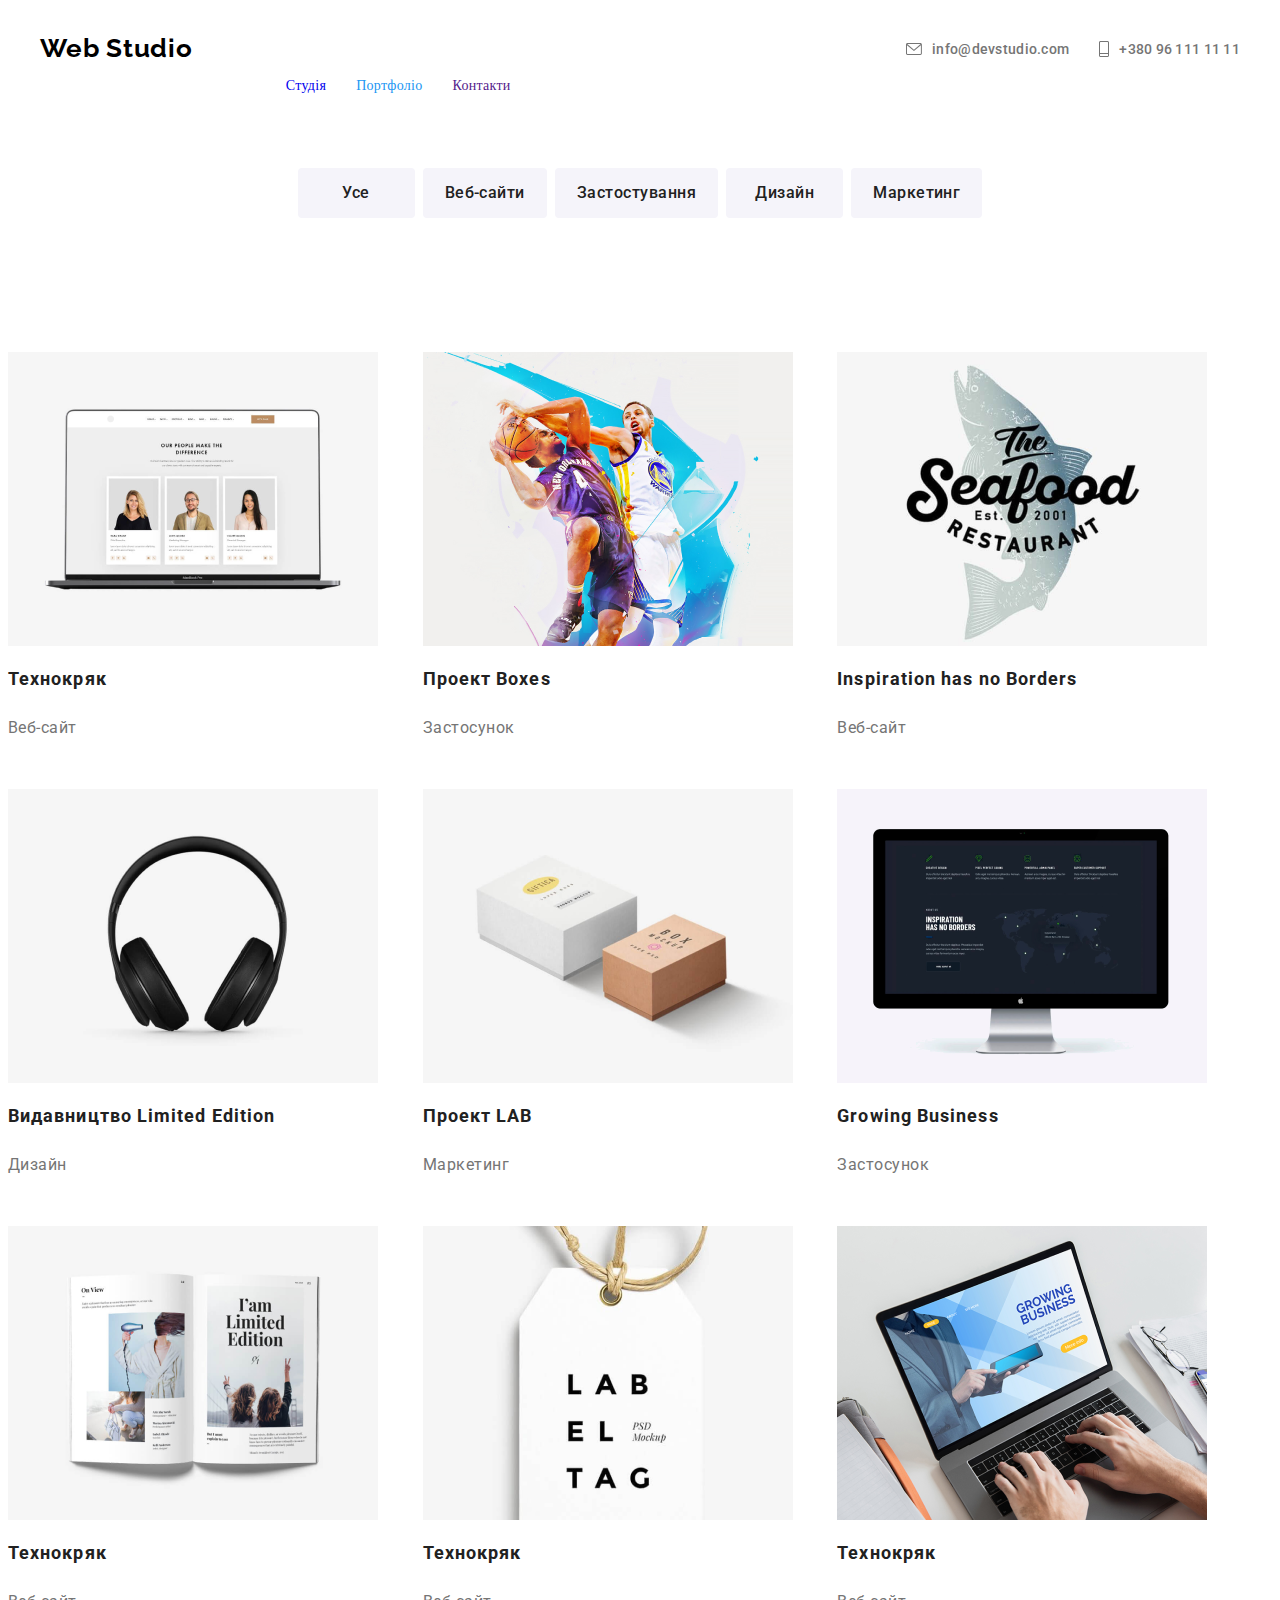
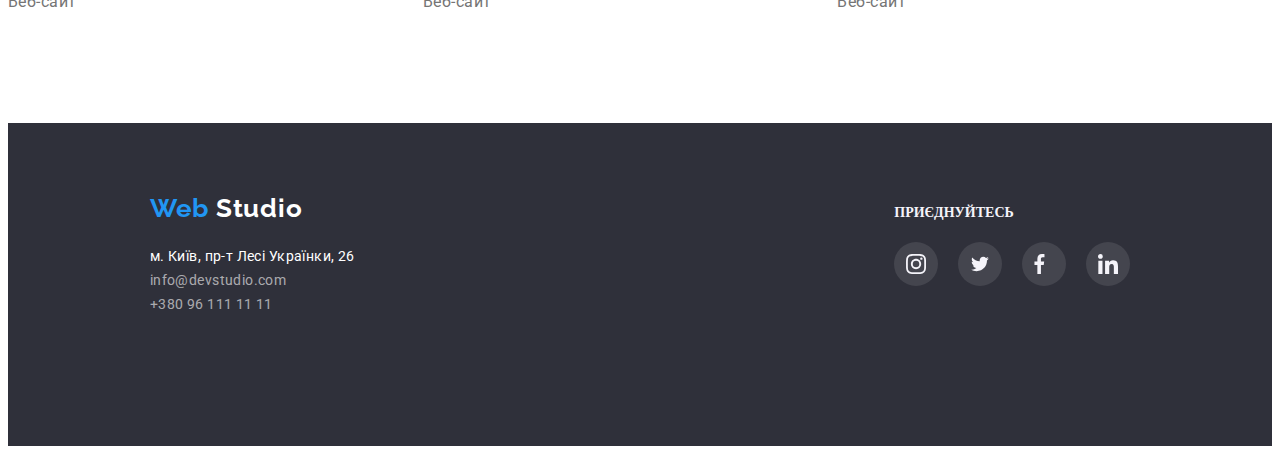
==== commit ec656e18: "fz" ====
--- a/portfolio.html
+++ b/portfolio.html
@@ -83,9 +83,11 @@
                <ul class="examples">
                 
                
-                <li class="examples-intem"><a href=""> 
+                <li class="examples-intem">
                     <a class="link-thumb" href=""> 
-                        <div class="img-thumb">
+                        <div   width="370" 
+                              height="294"
+                              class="img-thumb">
                             <img class="" width="370" height="294" src="./img/Prtfolio/Komp.png" 
                             alt="ноут" 
                             width="370" 
@@ -104,7 +106,8 @@
                 
             
                 
-                    <li class="examples-intem"><a href=""> 
+                    <li class="examples-intem">
+                       
                         <a class="link-thumb" href=""> 
                             <div class="img-thumb">
                                 <img class="" src="./img/Prtfolio/reklama.png" 
@@ -124,7 +127,7 @@
                         </a></li>
             
                 
-                        <li class="examples-intem"><a href=""> 
+                        <li class="examples-intem">
                             <a class="link-thumb" href=""> 
                                 <div class="img-thumb">
                                     <img class="" src="./img/Prtfolio/Logtip.png" alt="ноуt"  width="370" 
@@ -143,7 +146,7 @@
                             </a></li>
             
             
-                            <li class="examples-intem"><a href=""> 
+                            <li class="examples-intem">
                                 <a class="link-thumb" href=""> 
                                     <div class="img-thumb">
                                         <img class="" src="./img/Prtfolio/nayhniki.png" 
@@ -162,7 +165,7 @@
                                 </div>
                                 </a></li>
             
-                                <li class="examples-intem"><a href=""> 
+                                <li class="examples-intem">
                                     <a class="link-thumb" href=""> 
                                         <div class="img-thumb">
                                             <img class="" src="./img/Prtfolio/korobka.png" 
@@ -182,7 +185,7 @@
                                     </a></li>
             
             
-                                    <li class="examples-intem"><a href=""> 
+                                    <li class="examples-intem">
                                         <a class="link-thumb" href=""> 
                                             <div class="img-thumb">
                                                 <img class="" src="./img/Prtfolio/kompbaba.png" 
@@ -201,7 +204,7 @@
                                         </div>
                                         </a></li>
 
-                                        <li class="examples-intem"><a href=""> 
+                                        <li class="examples-intem">
                                             <a class="link-thumb" href=""> 
                                                 <div class="img-thumb">
                                                     <img class="" src="./img/Prtfolio/Book.png" 
@@ -220,7 +223,7 @@
                                             </div>
                                             </a></li>
             
-                                            <li class="examples-intem"><a href=""> 
+                                            <li class="examples-intem">
                                                 <a class="link-thumb" href=""> 
                                                     <div class="img-thumb">
                                                         <img class="" src="./img/Prtfolio/mirka.png" 
@@ -240,7 +243,7 @@
                                                 </a></li>
     
             
-                                                <li class="examples-intem"><a href=""> 
+                                                <li class="examples-intem">
                                                     <a class="link-thumb" href=""> 
                                                         <div class="img-thumb">
                                                             <img class="" src="./img/Prtfolio/komplyly.png" 
--- a/css/main.css
+++ b/css/main.css
@@ -142,6 +142,38 @@
 }
 .mobile-button .is-open .mobile-close {
   display: none;
+}
+
+@media (max-width: 767px) {
+  .mobille-menu {
+    position: absolute;
+    top: 0;
+    left: 0;
+    width: 100%;
+    height: 100vh;
+    background-color: var(--white-color);
+    display: none;
+    -webkit-box-orient: vertical;
+    -webkit-box-direction: normal;
+    -webkit-flex-direction: column;
+       -moz-box-orient: vertical;
+       -moz-box-direction: normal;
+        -ms-flex-direction: column;
+            flex-direction: column;
+    -webkit-box-pack: justify;
+    -webkit-justify-content: space-between;
+       -moz-box-pack: justify;
+        -ms-flex-pack: justify;
+            justify-content: space-between;
+    padding: 48px 83px 48px 40px;
+  }
+  .mobille-menu .is-open {
+    display: -webkit-box;
+    display: -webkit-flex;
+    display: -moz-box;
+    display: -ms-flexbox;
+    display: flex;
+  }
 }
 
 /* блок герой */
@@ -622,6 +654,10 @@
   letter-spacing: 0.03em;
 }
 
+.network-item:not(:last-child) {
+  margin-right: 10px;
+}
+
 /* постійні клієнти */
 .zxdw {
   display: -webkit-box;
@@ -697,6 +733,11 @@
     width: calc(100% - 180px)/6;
     margin: 15px;
   }
+}
+
+.customers {
+  margin: -6px;
+  margin-top: 1px;
 }
 
 /* футер */
@@ -887,10 +928,6 @@
       -ms-flex-align: center;
           align-items: center;
   margin-bottom: 30px;
-}
-
-.opq li + li {
-  margin-left: 10px;
 }
 
 .social-link {
@@ -1087,25 +1124,22 @@
   margin-left: 30px;
   margin-top: 30px;
 }
-.examples-intem {
-  border: 1px solid #EEEEEE;
+@media (min-width: 768px) {
+  .examples-intem {
+    -webkit-flex-basis: -webkit-calc((100% - 180px) / 2);
+        -ms-flex-preferred-size: calc((100% - 180px) / 2);
+            flex-basis: -moz-calc((100% - 180px) / 2);
+            flex-basis: calc((100% - 180px) / 2);
+    margin-left: 30px;
+    margin-top: 30px;
+  }
 }
 @media (min-width: 1200px) {
   .examples-intem {
-    -webkit-flex-basis: -webkit-calc((100% - 90px) / 2);
-        -ms-flex-preferred-size: calc((100% - 90px) / 2);
-            flex-basis: -moz-calc((100% - 90px) / 2);
-            flex-basis: calc((100% - 90px) / 2);
-    margin-left: 30px;
-    margin-top: 30px;
-  }
-}
-@media (min-width: 768px) {
-  .examples-intem {
-    -webkit-flex-basis: -webkit-calc((100% - 180px) / 3);
-        -ms-flex-preferred-size: calc((100% - 180px) / 3);
-            flex-basis: -moz-calc((100% - 180px) / 3);
-            flex-basis: calc((100% - 180px) / 3);
+    -webkit-flex-basis: -webkit-calc((100% - 90px) / 3);
+        -ms-flex-preferred-size: calc((100% - 90px) / 3);
+            flex-basis: -moz-calc((100% - 90px) / 3);
+            flex-basis: calc((100% - 90px) / 3);
     margin-left: 30px;
     margin-top: 30px;
   }
@@ -1345,6 +1379,12 @@
   line-height: 1.2;
   letter-spacing: 0.03em;
 }
+@media (max-width: 767px) {
+  .logo, .logo-span {
+    margin: 16px;
+    margin: 15px;
+  }
+}
 
 .nav-list {
   display: -webkit-box;
@@ -1354,10 +1394,49 @@
   display: flex;
   margin-left: 93px;
 }
+@media (max-width: 767px) {
+  .nav-list {
+    -webkit-box-orient: vertical;
+    -webkit-box-direction: normal;
+    -webkit-flex-direction: column;
+       -moz-box-orient: vertical;
+       -moz-box-direction: normal;
+        -ms-flex-direction: column;
+            flex-direction: column;
+  }
+}
+@media (min-width: 768px) {
+  .nav-list {
+    margin-left: 93px;
+  }
+}
+@media (min-width: 1200px) {
+  .nav-list {
+    margin-left: 93px;
+  }
+}
 
 .nav-list link {
-  padding-top: 32px;
-  padding-bottom: 32px;
+  color: #212121;
+  color: #212121;
+  /* border: 1px solid red; */
+  margin-right: 54px;
+  display: -webkit-box;
+  display: -webkit-flex;
+  display: -moz-box;
+  display: -ms-flexbox;
+  display: flex;
+  font-family: "Roboto";
+  font-style: normal;
+  font-weight: 500;
+  font-size: 14px;
+  line-height: 16px;
+  letter-spacing: 0.02em;
+}
+@media (max-width: 767px) {
+  .nav-list link {
+    font-size: 40px;
+  }
 }
 
 .nav-list, .link, .curent {
@@ -1377,21 +1456,19 @@
           border-radius: 4px;
 }
 
-.link-item {
-  color: #212121;
-  /* border: 1px solid red; */
-  margin-right: 54px;
-  display: -webkit-box;
-  display: -webkit-flex;
-  display: -moz-box;
-  display: -ms-flexbox;
-  display: flex;
-  font-family: "Roboto";
-  font-style: normal;
-  font-weight: 500;
-  font-size: 14px;
-  line-height: 16px;
-  letter-spacing: 0.02em;
+@media (min-width: 768px) {
+  .link-item {
+    padding-top: 32px;
+    padding-bottom: 32px;
+    display: block;
+    font-size: 14px;
+    letter-spacing: 0.02em;
+  }
+}
+@media (min-width: 768px) and (max-width: 767px) {
+  .link-item:not(:last-child) {
+    margin-bottom: 32px;
+  }
 }
 .link-item:hover {
   color: #2196F3;
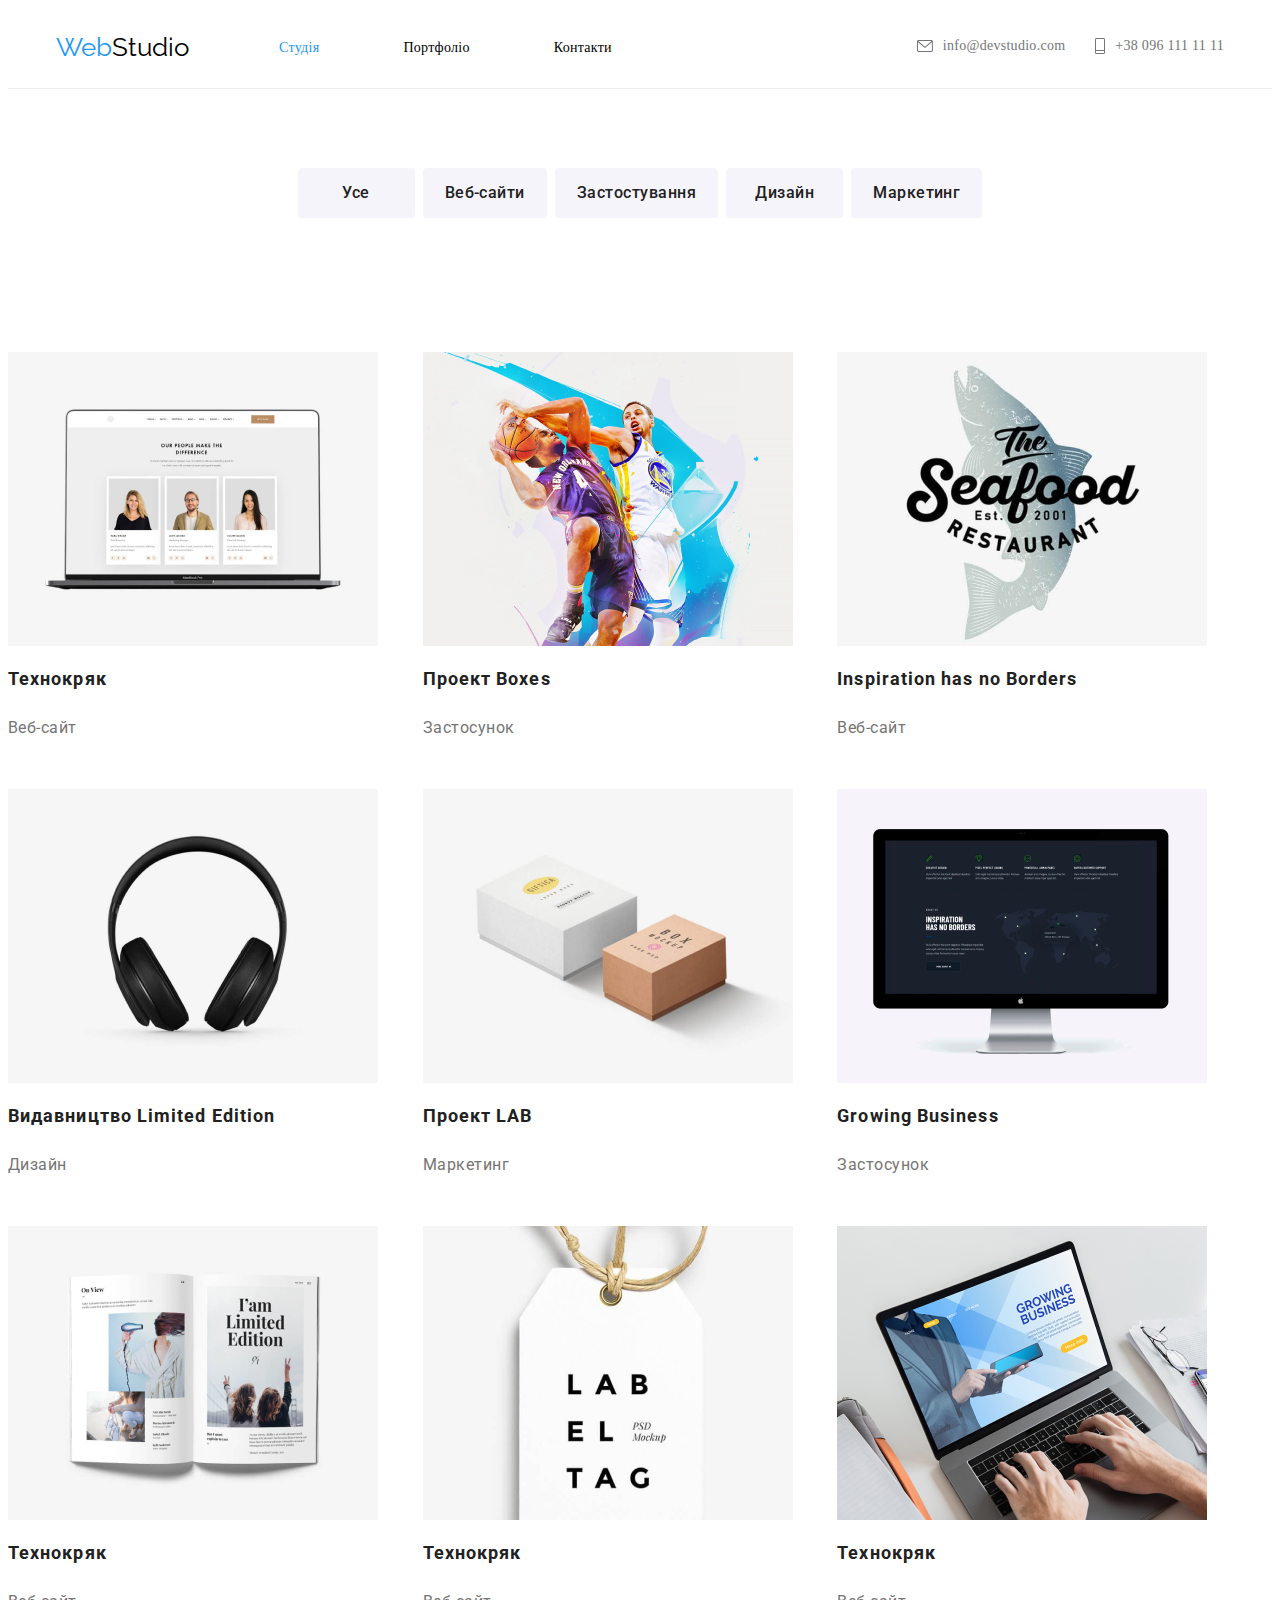
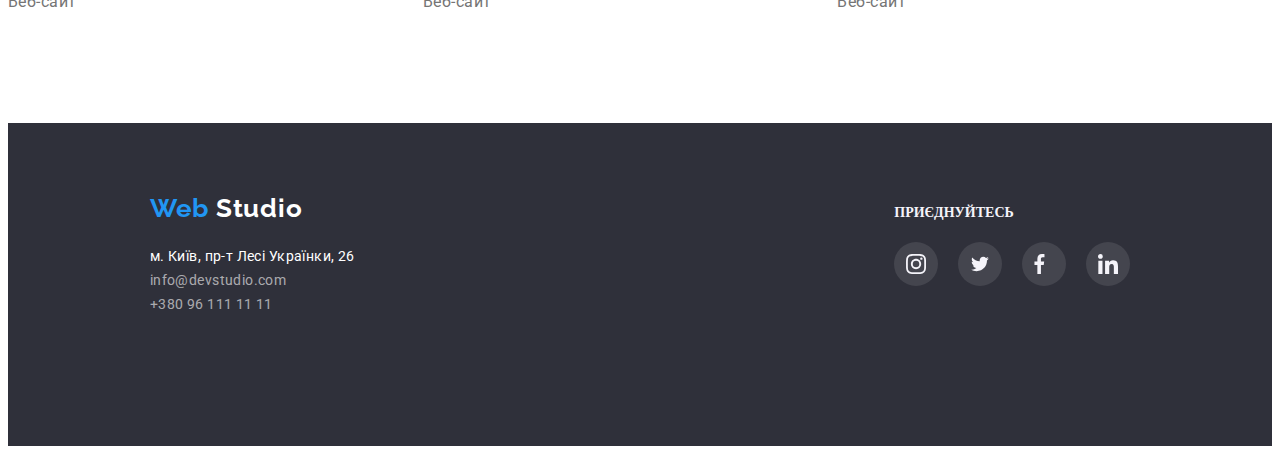
==== commit 927f0245: "dvSDg" ====
--- a/portfolio.html
+++ b/portfolio.html
@@ -12,53 +12,77 @@
     <link rel="stylesheet" href="./css/main.css">
 </head>
 <body>
-    <header class="section1">
-        <div class="contairn header-nav">
-            <a class="logo" href=""> <span class="logo-span" > Web </span> Studio</a>
-        <nav>
-        
-            
-        
-       <ul class="nav-list">
-            <li > <a  class="link-item " href="./index.html" >Студія</a></li>
-            <li> <a class="link-item curent" href="">Портфоліо</a></li>
-            <li> <a class="link-item" href="">Контакти</a></li>
-            
-        </ul>
-        
-        </nav>
-       
-     <ul class="link-list">
-         <li><a class="link-king"  href="mailto:info@devstudio.com">
-            <svg  class="contact"  width="16" height="12">
-                <use href="./img/icons/Icons.svg#icon-mesenger"></use>
-    
-            </svg>
-            
-            info@devstudio.com</a></li>
-    
-            <li><a class="link-king" href="tel:+380 96 111 11 11">
-                <svg class="contact" width="10" height="16">
-                    <use href="./img/icons/Icons.svg#icon-Phone-book"></use>
-        
-                   </svg> 
-               
-                
-                  +380 96 111 11 11</a></li>
-    </ul>
-    
-    
-    
-    
-    
-    
-    
-    
-    
-    
-    </ul>
-    </div>
-    </header> 
+    <header>
+        <div class="container header-nav ">
+            <a class="logo" href="./"><span>Web</span>Studio</a>
+            <!-- Кнопка мобільного меню -->
+            <button 
+                    type="button" 
+                    class="mobile-button" 
+                    data-menu-button 
+                    aria-expanded="false">
+                <svg width="40" 
+                    height="40" 
+                    aria-label="Перекмикач мобільного меню">
+                    <use class=" mobile-close " href="./img/icons/Icons.svg#burger"></use>
+                    <use class="mobile-open" href="./img/icons/Icons.svg#cose"></use>
+                </svg>
+            </button>
+    
+            <div class="mobile-menu" id="mobile-menu" data-menu>
+                <div>
+                    <nav class="navigation">             
+                    <ul class="nav-list">               
+                        <li class="list-item"><a class="link current" href="./">Студія</a></li>
+                        <li class="list-item"><a class="link" href="./portfolio.html" target="_blank" rel="noopener noreferer">Портфоліо</a></li>
+                        <li class="list-item"><a class="link" href="">Контакти</a></li>
+                    </ul> 
+                    </nav>
+            </div>
+                <div>
+                    <div class="contacts">
+                        <ul class="contacts-list">
+                    <li class="contacts-item">
+                        <a class="contacts-link" href="mailto:info@devstudio.com">
+                            <svg class="contact-icon" width="16" height="12">
+                                <use href="./img/icons/Icons.svg#icon-mesenger">  </use>
+                            </svg>                
+                        info@devstudio.com
+                        </a>
+                    </li>
+                    <li class="contacts-item"><a class="contacts-link" href="tel:+380961111111">
+                        <svg class="contact-icon" width="10" height="16">
+                            <use href="./img/icons/Icons.svg#icon-Phone-book"></use>
+                        </svg>
+                        +38 096 111 11 11</a></li>
+                        </ul>
+                    </div>
+                    <ul class="networks-list">
+                        <li class="networks-item">
+                            <a href="" rel="noopener, noreferrer" class="networks-link">
+                                Instagram
+                            </a>
+                        </li>
+                        <li class="networks-item">
+                            <a href="" rel="noopener, noreferrer" class="networks-link">
+                                Twitter
+                            </a>
+                        </li>
+                        <li class="networks-item">
+                            <a href="" rel="noopener, noreferrer" class="networks-link">
+                                Facebook
+                            </a>
+                        </li>
+                        <li class="networks-item">
+                            <a href="" rel="noopener, noreferrer" class="networks-link">
+                                Linkedin
+                            </a>
+                        </li>
+                    </ul>
+                </div>
+            </div>
+        </div>
+        </header>
 
     
 <main>
--- a/css/main.css
+++ b/css/main.css
@@ -113,6 +113,8 @@
 @media (max-width: 767px) {
   .mobile-button {
     position: absolute;
+    top: 10px;
+    right: 15px;
     display: -webkit-inline-box;
     display: -webkit-inline-flex;
     display: -moz-inline-box;
@@ -127,32 +129,34 @@
     -moz-transition: fill 250ms cubic-bezier(0.4, 0, 0.2, 1);
     transition: fill 250ms cubic-bezier(0.4, 0, 0.2, 1);
     cursor: pointer;
-    top: 10px;
-    right: 15px;
-  }
-  .mobile-button:hover {
+    z-index: 2;
+  }
+  .mobile-button:hover, .mobile-button:focus {
     fill: var(--blue-color);
   }
-}
-.mobile-button .mobie-pen {
-  display: none;
-}
-.mobile-button .is-open .mobile-close {
-  display: block;
-}
-.mobile-button .is-open .mobile-close {
-  display: none;
-}
-
-@media (max-width: 767px) {
-  .mobille-menu {
+  .mobile-button .mobile-open {
+    display: none;
+  }
+  .mobile-button.is-open .mobile-open {
+    display: block;
+  }
+  .mobile-button.is-open .mobile-close {
+    display: none;
+  }
+}
+@media (min-width: 768px) {
+  .mobile-button {
+    display: none;
+  }
+}
+
+@media screen and (max-width: 767px) {
+  .mobile-menu {
     position: absolute;
     top: 0;
     left: 0;
     width: 100%;
     height: 100vh;
-    background-color: var(--white-color);
-    display: none;
     -webkit-box-orient: vertical;
     -webkit-box-direction: normal;
     -webkit-flex-direction: column;
@@ -165,14 +169,45 @@
        -moz-box-pack: justify;
         -ms-flex-pack: justify;
             justify-content: space-between;
+    background-color: #fff;
+    display: none;
     padding: 48px 83px 48px 40px;
-  }
-  .mobille-menu .is-open {
+    z-index: 1;
+  }
+  .mobile-menu.is-open {
     display: -webkit-box;
     display: -webkit-flex;
     display: -moz-box;
     display: -ms-flexbox;
     display: flex;
+  }
+}
+@media (min-width: 768px) {
+  .mobile-menu {
+    display: -webkit-box;
+    display: -webkit-flex;
+    display: -moz-box;
+    display: -ms-flexbox;
+    display: flex;
+    -webkit-box-pack: center;
+    -webkit-justify-content: center;
+       -moz-box-pack: center;
+        -ms-flex-pack: center;
+            justify-content: center;
+    -webkit-box-align: center;
+    -webkit-align-items: center;
+       -moz-box-align: center;
+        -ms-flex-align: center;
+            align-items: center;
+  }
+}
+@media (min-width: 1200px) {
+  .mobile-menu {
+    -webkit-box-align: baseline;
+    -webkit-align-items: baseline;
+       -moz-box-align: baseline;
+        -ms-flex-align: baseline;
+            align-items: baseline;
   }
 }
 
@@ -1310,7 +1345,237 @@
   }
 }
 
-.link-list {
+@media (max-width: 767px) {
+  .contacts {
+    margin-bottom: 64px;
+  }
+}
+@media (min-width: 768px) {
+  .contacts {
+    margin-left: 89px;
+  }
+}
+@media screen and (min-width: 1200px) {
+  .contacts {
+    margin-left: 305px;
+  }
+}
+
+.contacts-list {
+  color: var(--text-color);
+}
+@media (max-width: 767px) {
+  .contacts-list {
+    display: -webkit-box;
+    display: -webkit-flex;
+    display: -moz-box;
+    display: -ms-flexbox;
+    display: flex;
+    -webkit-box-orient: vertical;
+    -webkit-box-direction: reverse;
+    -webkit-flex-direction: column-reverse;
+       -moz-box-orient: vertical;
+       -moz-box-direction: reverse;
+        -ms-flex-direction: column-reverse;
+            flex-direction: column-reverse;
+  }
+}
+@media (min-width: 768px) {
+  .contacts-list {
+    -webkit-box-pack: start;
+    -webkit-justify-content: flex-start;
+       -moz-box-pack: start;
+        -ms-flex-pack: start;
+            justify-content: flex-start;
+    -webkit-align-content: center;
+        -ms-flex-line-pack: center;
+            align-content: center;
+  }
+}
+@media screen and (min-width: 1200px) {
+  .contacts-list {
+    display: -webkit-box;
+    display: -webkit-flex;
+    display: -moz-box;
+    display: -ms-flexbox;
+    display: flex;
+    -webkit-box-pack: start;
+    -webkit-justify-content: flex-start;
+       -moz-box-pack: start;
+        -ms-flex-pack: start;
+            justify-content: flex-start;
+    -webkit-align-content: center;
+        -ms-flex-line-pack: center;
+            align-content: center;
+  }
+}
+
+@media (min-width: 1200px) {
+  .contacts-list li + li {
+    margin-left: 50px;
+  }
+}
+
+@media (max-width: 767px) {
+  .contacts-item:last-child {
+    margin-bottom: 32px;
+  }
+}
+@media (min-width: 768px) {
+  .contacts-item:last-child {
+    margin-left: 0;
+  }
+}
+@media screen and (min-width: 1200px) {
+  .contacts-item:last-child {
+    margin-left: 30px;
+  }
+}
+
+@media (max-width: 768px) {
+  .contacts-item:first-child {
+    margin-bottom: 13px;
+  }
+}
+
+.contacts-list .contacts-link {
+  color: var(--text-color);
+}
+@media (max-width: 767px) {
+  .contacts-list .contacts-link {
+    font-size: 24;
+    font-weight: 500;
+    line-height: 1.14;
+    letter-spacing: 0.02em;
+    color: var(--text-color);
+  }
+}
+@media (min-width: 768px) {
+  .contacts-list .contacts-link {
+    display: -webkit-box;
+    display: -webkit-flex;
+    display: -moz-box;
+    display: -ms-flexbox;
+    display: flex;
+    font-size: 12px;
+  }
+}
+@media (min-width: 1200px) {
+  .contacts-list .contacts-link {
+    display: -webkit-box;
+    display: -webkit-flex;
+    display: -moz-box;
+    display: -ms-flexbox;
+    display: flex;
+    -webkit-box-align: center;
+    -webkit-align-items: center;
+       -moz-box-align: center;
+        -ms-flex-align: center;
+            align-items: center;
+    -webkit-transition: color 250ms cubic-bezier(0.4, 0, 0.2, 1);
+    -o-transition: color 250ms cubic-bezier(0.4, 0, 0.2, 1);
+    -moz-transition: color 250ms cubic-bezier(0.4, 0, 0.2, 1);
+    transition: color 250ms cubic-bezier(0.4, 0, 0.2, 1);
+    font-weight: 500;
+    font-size: 14px;
+    line-height: 1.14;
+    letter-spacing: 0.02em;
+    font-size: 14px;
+  }
+}
+.contacts-list .contacts-link:focus, .contacts-list .contacts-link:hover {
+  color: var(--blue-color);
+  fill: var(--blue-color);
+}
+
+.contact-icon {
+  margin-right: 10px;
+  fill: currentColor;
+}
+@media (max-width: 767px) {
+  .contact-icon {
+    display: none;
+  }
+}
+.contact-icon:focus, .contact-icon:hover {
+  color: var(--blue-color);
+  fill: var(--blue-color);
+}
+
+.contacts-list {
+  color: var(--text-color);
+}
+
+.networks-list {
+  display: -webkit-box;
+  display: -webkit-flex;
+  display: -moz-box;
+  display: -ms-flexbox;
+  display: flex;
+  -webkit-box-pack: justify;
+  -webkit-justify-content: space-between;
+     -moz-box-pack: justify;
+      -ms-flex-pack: justify;
+          justify-content: space-between;
+  -webkit-box-align: baseline;
+  -webkit-align-items: baseline;
+     -moz-box-align: baseline;
+      -ms-flex-align: baseline;
+          align-items: baseline;
+}
+@media (min-width: 768px) {
+  .networks-list {
+    display: none;
+  }
+}
+
+.networks-item:not(:last-child):after {
+  content: "";
+  width: 1px;
+  height: 22px;
+  margin-left: 10px;
+  margin-right: 10px;
+  border: 1px solid rgba(33, 33, 33, 0.2);
+}
+
+.networks-link {
+  font-style: normal;
+  font-weight: 500;
+  font-size: 18px;
+  line-height: 1.2;
+  letter-spacing: 0.02em;
+  color: #2196F3;
+}
+
+.logo {
+  color: #000000;
+  font-family: Raleway, sans-serif;
+  font-style: 700;
+  font-size: 26px;
+  line-height: 1.2;
+  letter-spacing: 3%;
+}
+@media (max-width: 767px) {
+  .logo {
+    margin: 16px 15px;
+  }
+}
+
+span {
+  color: var(--blue-color);
+}
+
+.header-nav {
+  position: relative;
+  -webkit-box-sizing: border-box;
+     -moz-box-sizing: border-box;
+          box-sizing: border-box;
+  margin-bottom: 0;
+  border-bottom: 1px solid #ECECEC;
+}
+
+.header-nav,
+.contacts-nav {
   display: -webkit-box;
   display: -webkit-flex;
   display: -moz-box;
@@ -1326,64 +1591,6 @@
      -moz-box-align: center;
       -ms-flex-align: center;
           align-items: center;
-  margin-left: auto;
-}
-.link-list li + li {
-  margin-left: 50px;
-}
-
-.link-king {
-  color: #757575;
-  display: -webkit-box;
-  display: -webkit-flex;
-  display: -moz-box;
-  display: -ms-flexbox;
-  display: flex;
-  -webkit-box-align: center;
-  -webkit-align-items: center;
-     -moz-box-align: center;
-      -ms-flex-align: center;
-          align-items: center;
-  font-family: "Roboto";
-  font-style: normal;
-  font-weight: 500;
-  font-size: 14px;
-  line-height: 16px;
-  letter-spacing: 0.02em;
-}
-.link-king:hover {
-  color: #2196F3;
-}
-
-.contact {
-  fill: currentColor;
-}
-.contact:hover {
-  color: #2196F3;
-}
-.contact {
-  margin-right: 10px;
-  margin-left: -20px;
-}
-.contact:hover {
-  color: #2196F3;
-}
-
-.logo, .logo-span {
-  color: #000000;
-  margin-bottom: 25px;
-  margin-top: 25px;
-  font-family: "Raleway";
-  font-weight: 700;
-  font-size: 26px;
-  line-height: 1.2;
-  letter-spacing: 0.03em;
-}
-@media (max-width: 767px) {
-  .logo, .logo-span {
-    margin: 16px;
-    margin: 15px;
-  }
 }
 
 .nav-list {
@@ -1392,7 +1599,6 @@
   display: -moz-box;
   display: -ms-flexbox;
   display: flex;
-  margin-left: 93px;
 }
 @media (max-width: 767px) {
   .nav-list {
@@ -1407,44 +1613,40 @@
 }
 @media (min-width: 768px) {
   .nav-list {
-    margin-left: 93px;
-  }
-}
-@media (min-width: 1200px) {
-  .nav-list {
-    margin-left: 93px;
-  }
-}
-
-.nav-list link {
-  color: #212121;
-  color: #212121;
-  /* border: 1px solid red; */
-  margin-right: 54px;
-  display: -webkit-box;
-  display: -webkit-flex;
-  display: -moz-box;
-  display: -ms-flexbox;
-  display: flex;
-  font-family: "Roboto";
-  font-style: normal;
+    margin-left: 90px;
+  }
+}
+
+.nav-list .link {
+  color: #000000;
   font-weight: 500;
   font-size: 14px;
-  line-height: 16px;
+  line-height: 1.14;
   letter-spacing: 0.02em;
 }
 @media (max-width: 767px) {
-  .nav-list link {
+  .nav-list .link {
     font-size: 40px;
   }
 }
-
-.nav-list, .link, .curent {
-  color: #2196F3;
-}
-
-.nav-list, .link, .curent::after {
-  position: relative;
+@media (min-width: 768px) {
+  .nav-list .link {
+    position: relative;
+    display: block;
+    padding-top: 32px;
+    padding-bottom: 32px;
+    font-size: 14px;
+  }
+}
+.nav-list .link:hover, .nav-list .link:focus {
+  color: var(--blue-color);
+}
+
+.nav-list .link.current {
+  color: var(--blue-color);
+}
+.nav-list .link.current::after {
+  position: absolute;
   content: "";
   bottom: 0;
   left: 0;
@@ -1454,22 +1656,37 @@
   -webkit-border-radius: 4px;
      -moz-border-radius: 4px;
           border-radius: 4px;
-}
-
-@media (min-width: 768px) {
-  .link-item {
-    padding-top: 32px;
-    padding-bottom: 32px;
-    display: block;
-    font-size: 14px;
-    letter-spacing: 0.02em;
-  }
-}
-@media (min-width: 768px) and (max-width: 767px) {
-  .link-item:not(:last-child) {
+  -webkit-transform: scale(0);
+     -moz-transform: scale(0);
+      -ms-transform: scale(0);
+       -o-transform: scale(0);
+          transform: scale(0);
+  -webkit-transition: -webkit-transform 500ms cubic-bezier(0.4, 0, 0.2, 1);
+  transition: -webkit-transform 500ms cubic-bezier(0.4, 0, 0.2, 1);
+  -o-transition: -o-transform 500ms cubic-bezier(0.4, 0, 0.2, 1);
+  -moz-transition: transform 500ms cubic-bezier(0.4, 0, 0.2, 1), -moz-transform 500ms cubic-bezier(0.4, 0, 0.2, 1);
+  transition: transform 500ms cubic-bezier(0.4, 0, 0.2, 1);
+  transition: transform 500ms cubic-bezier(0.4, 0, 0.2, 1), -webkit-transform 500ms cubic-bezier(0.4, 0, 0.2, 1), -moz-transform 500ms cubic-bezier(0.4, 0, 0.2, 1), -o-transform 500ms cubic-bezier(0.4, 0, 0.2, 1);
+}
+
+.nav-list .link:hover.current::after {
+  -webkit-transform: scale(1);
+     -moz-transform: scale(1);
+      -ms-transform: scale(1);
+       -o-transform: scale(1);
+          transform: scale(1);
+}
+
+@media (max-width: 767px) {
+  .list-item:not(:last-child) {
     margin-bottom: 32px;
   }
 }
-.link-item:hover {
-  color: #2196F3;
+@media (min-width: 768px) {
+  .list-item {
+    margin-right: 54px;
+  }
+  .list-item:last-child {
+    margin-right: 0;
+  }
 }/*# sourceMappingURL=main.css.map */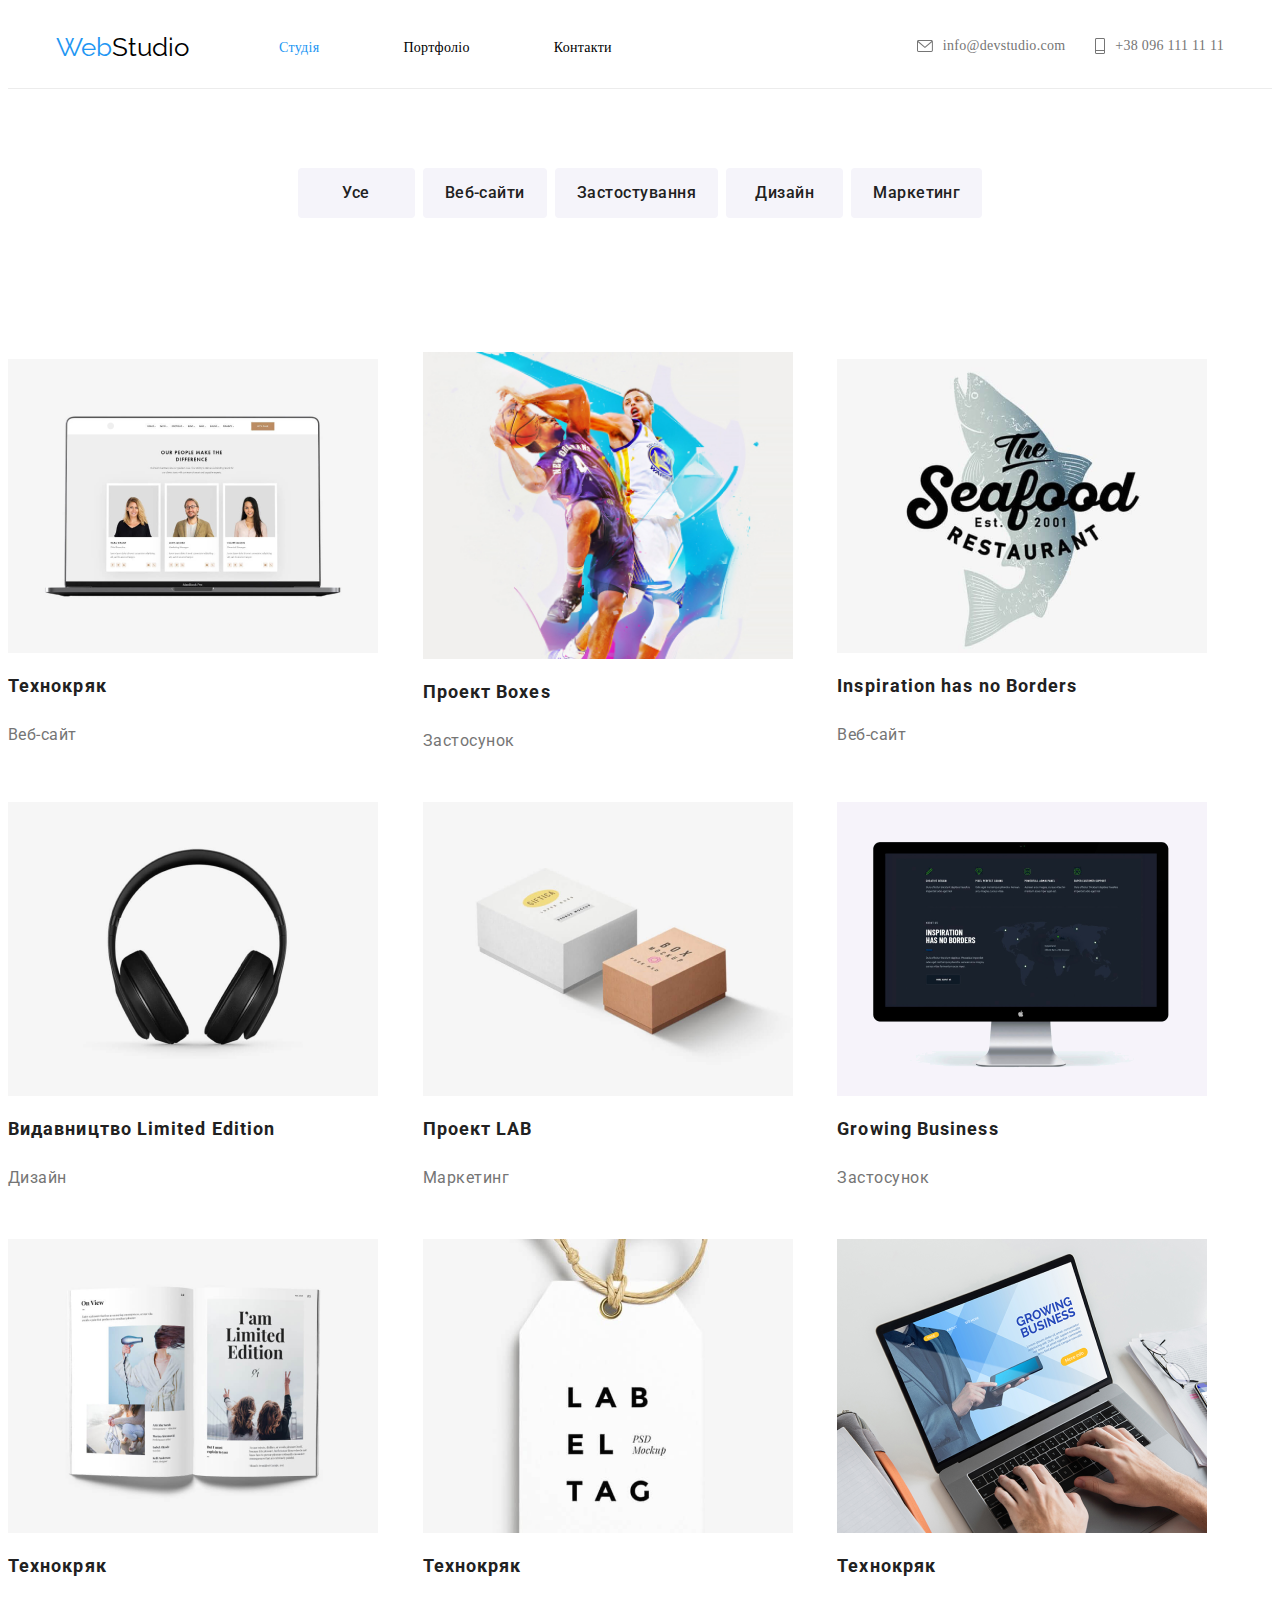
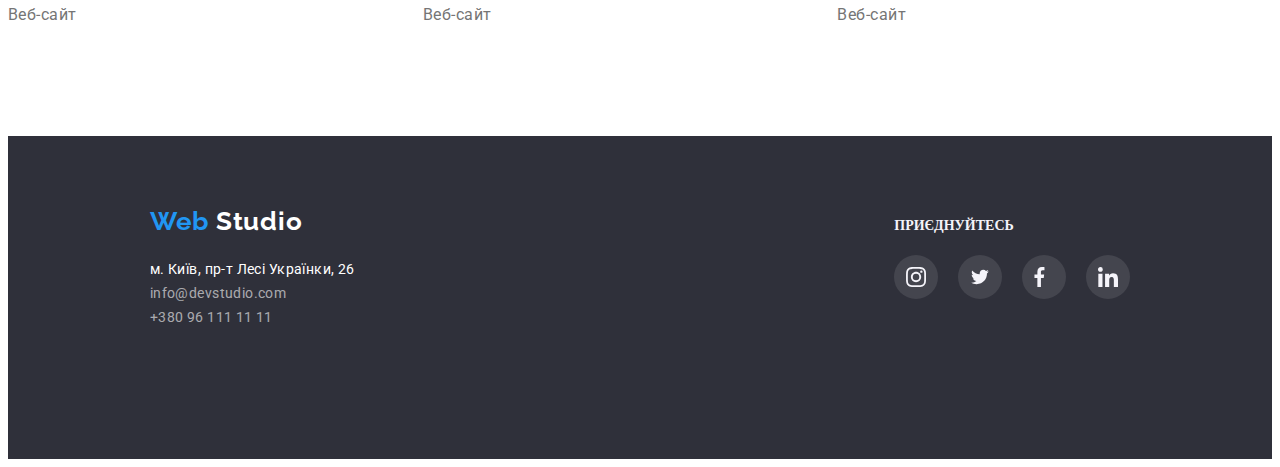
==== commit 7970eabd: "esg" ====
--- a/portfolio.html
+++ b/portfolio.html
@@ -12,6 +12,7 @@
     <link rel="stylesheet" href="./css/main.css">
 </head>
 <body>
+   
     <header>
         <div class="container header-nav ">
             <a class="logo" href="./"><span>Web</span>Studio</a>
@@ -83,7 +84,6 @@
             </div>
         </div>
         </header>
-
     
 <main>
     <!--Секція посилань на приклади робіт-->
@@ -134,7 +134,7 @@
                        
                         <a class="link-thumb" href=""> 
                             <div class="img-thumb">
-                                <img class="" src="./img/Prtfolio/reklama.png" 
+                                <img class="" src="./img/Prtfolio/img (4).jpg" 
                                 alt="ноут" 
                                 width="370" 
                                 height="294">
--- a/css/main.css
+++ b/css/main.css
@@ -1257,6 +1257,7 @@
 }
 
 :root {
+  --сard-color:#EEEEEE;
   --text-color: #757575;
   --link-text-color: #212121;
   --blue-color: #2196f3;
